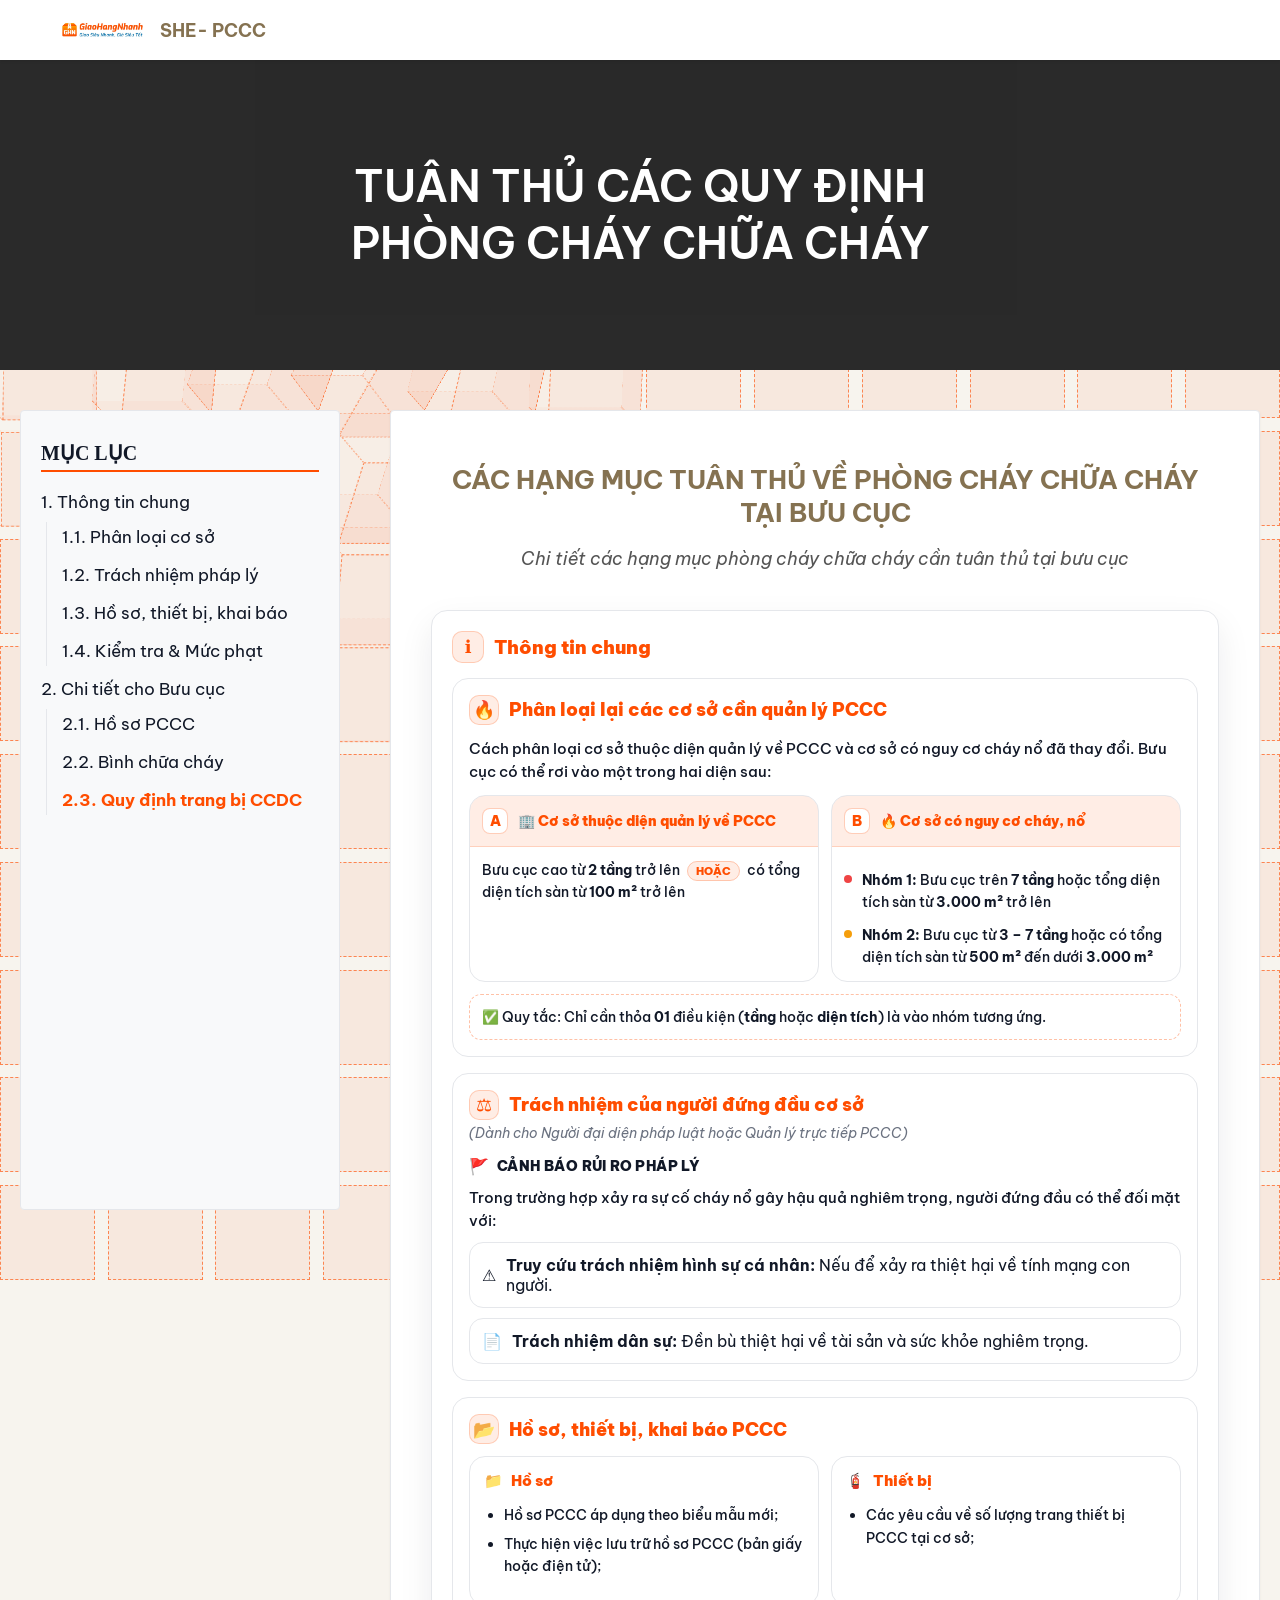
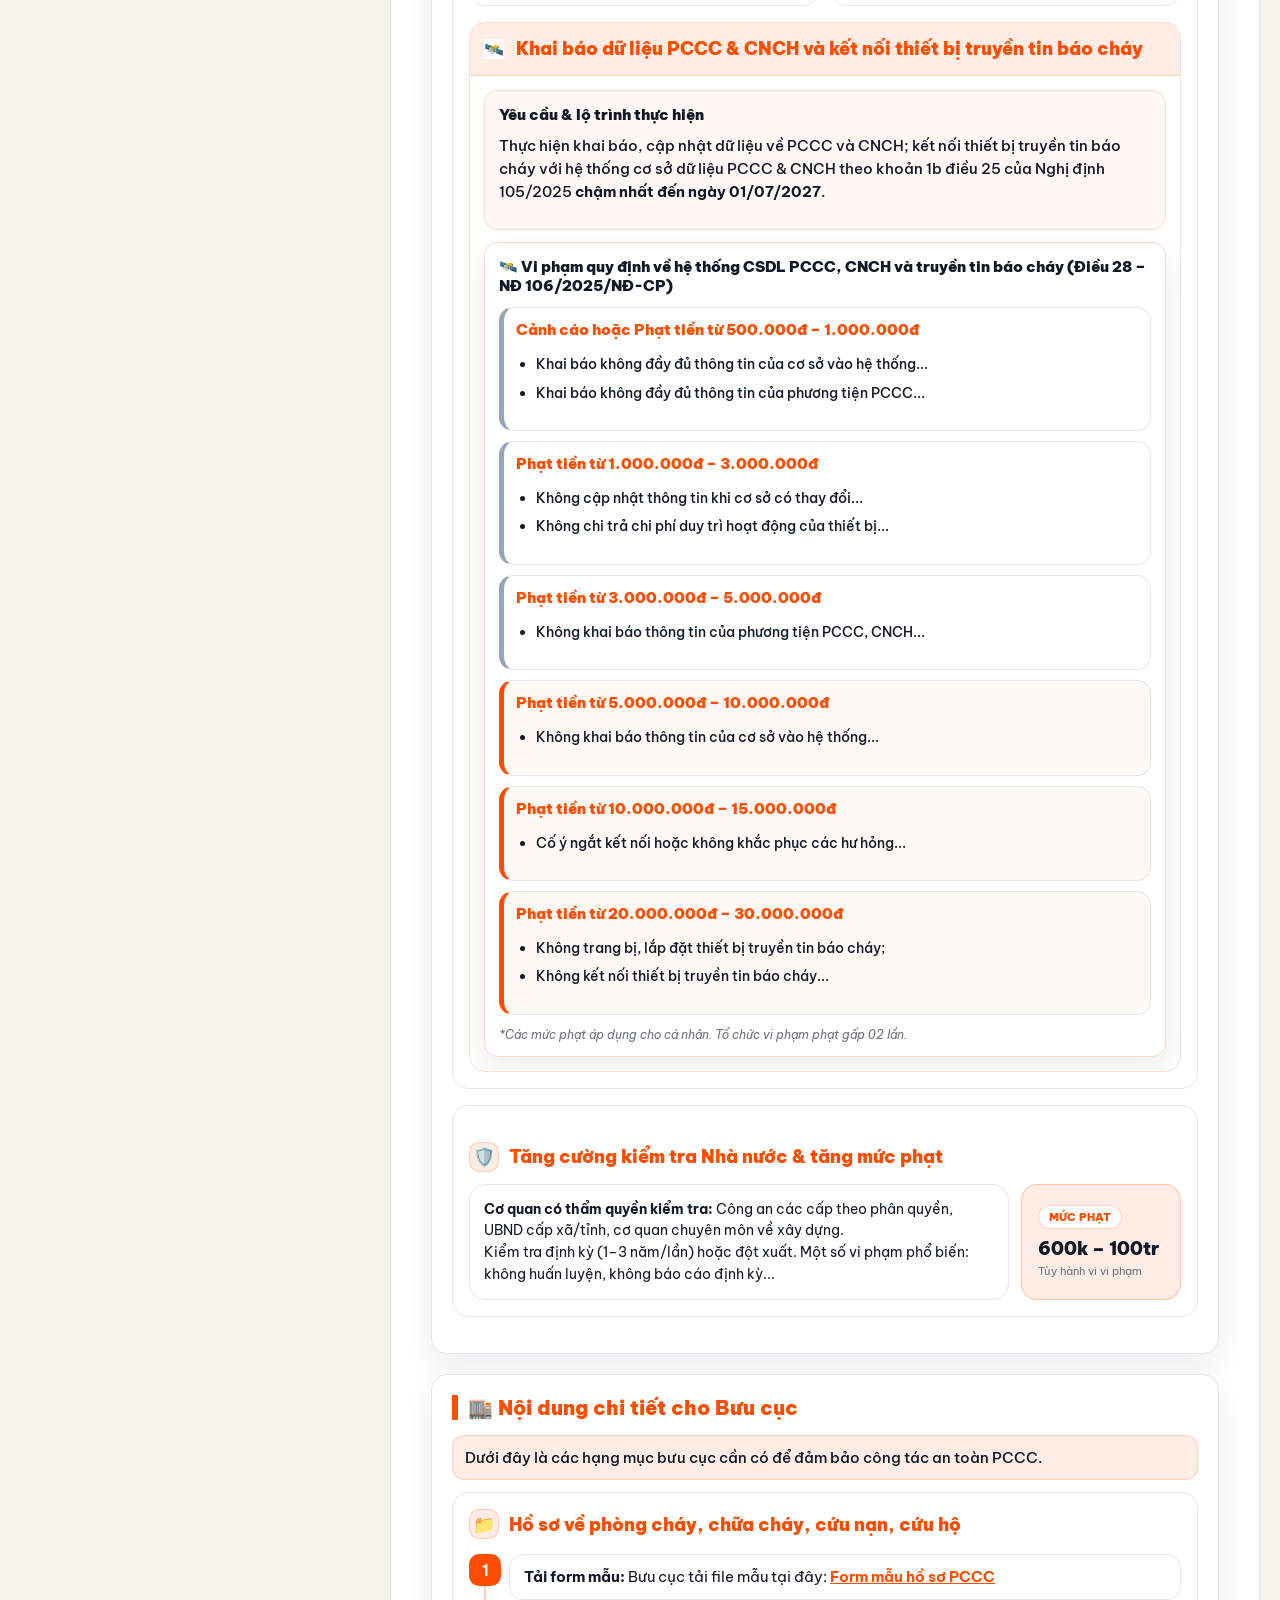
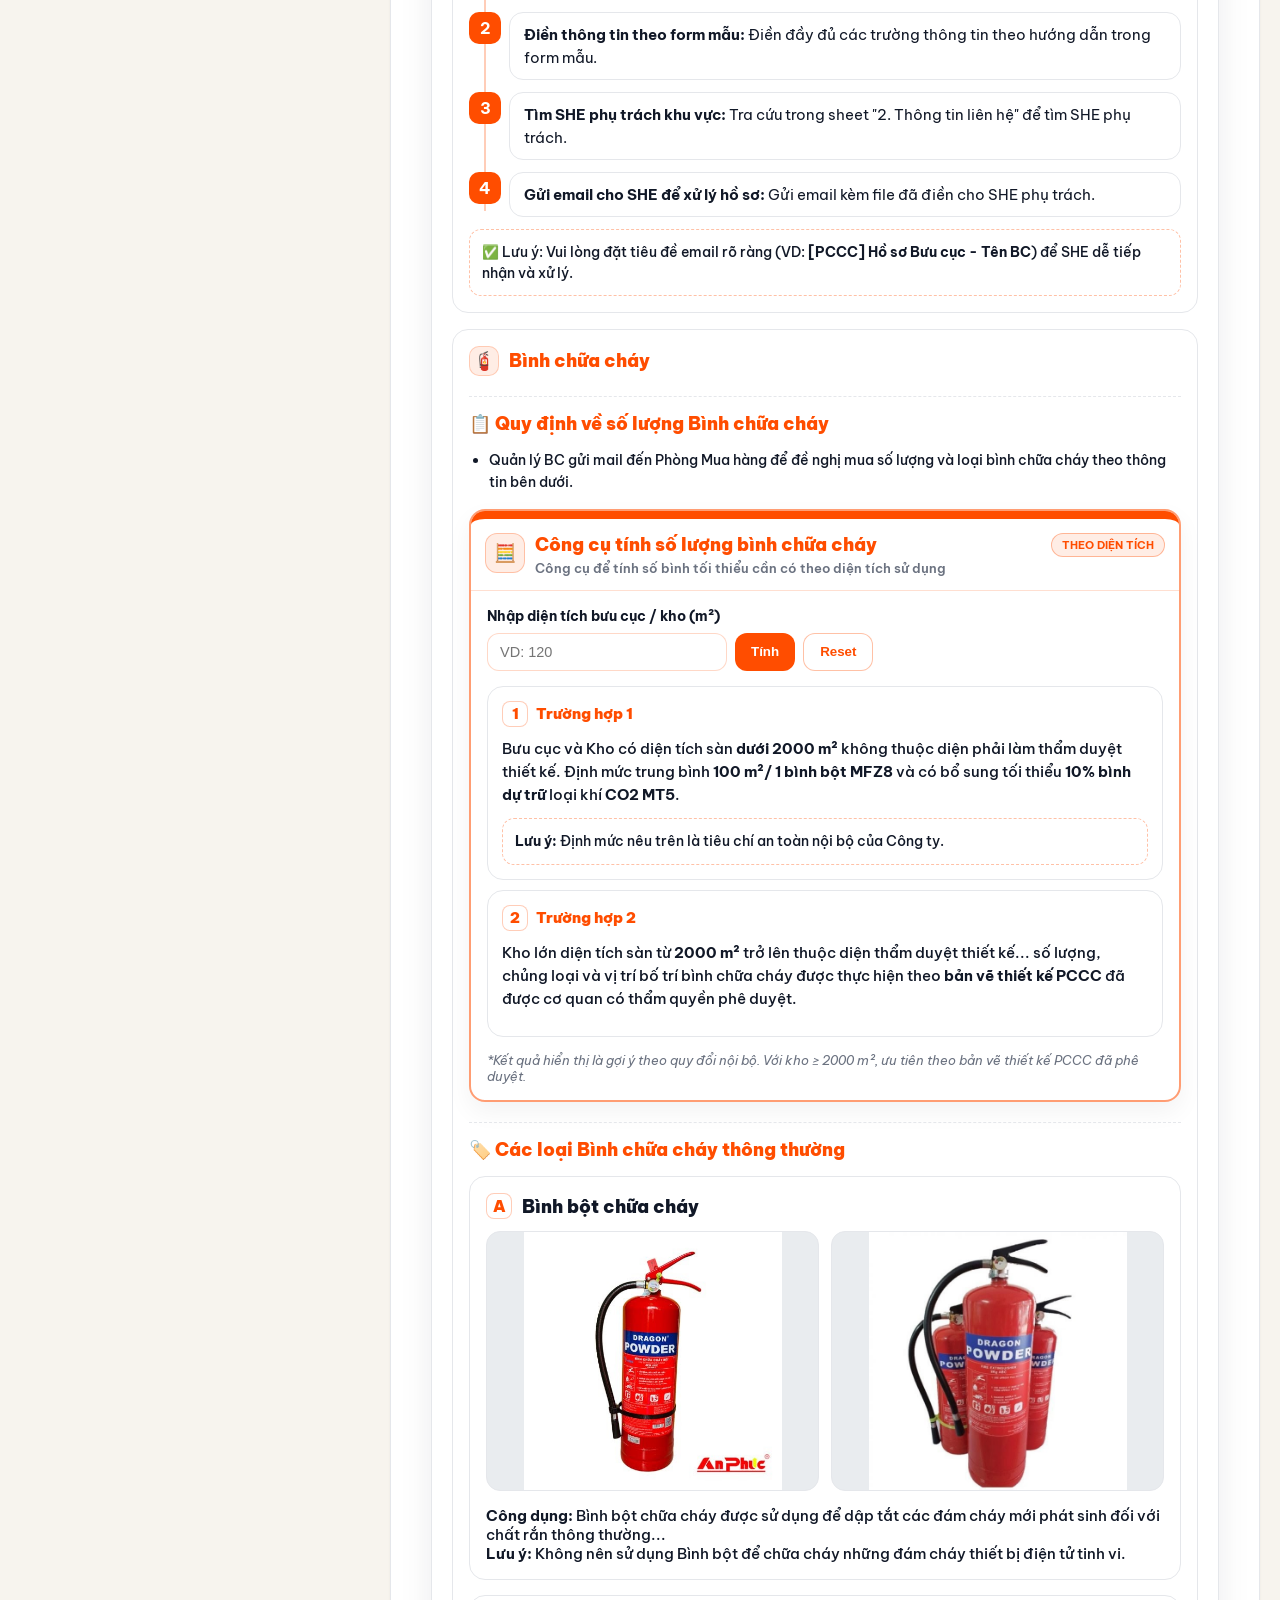
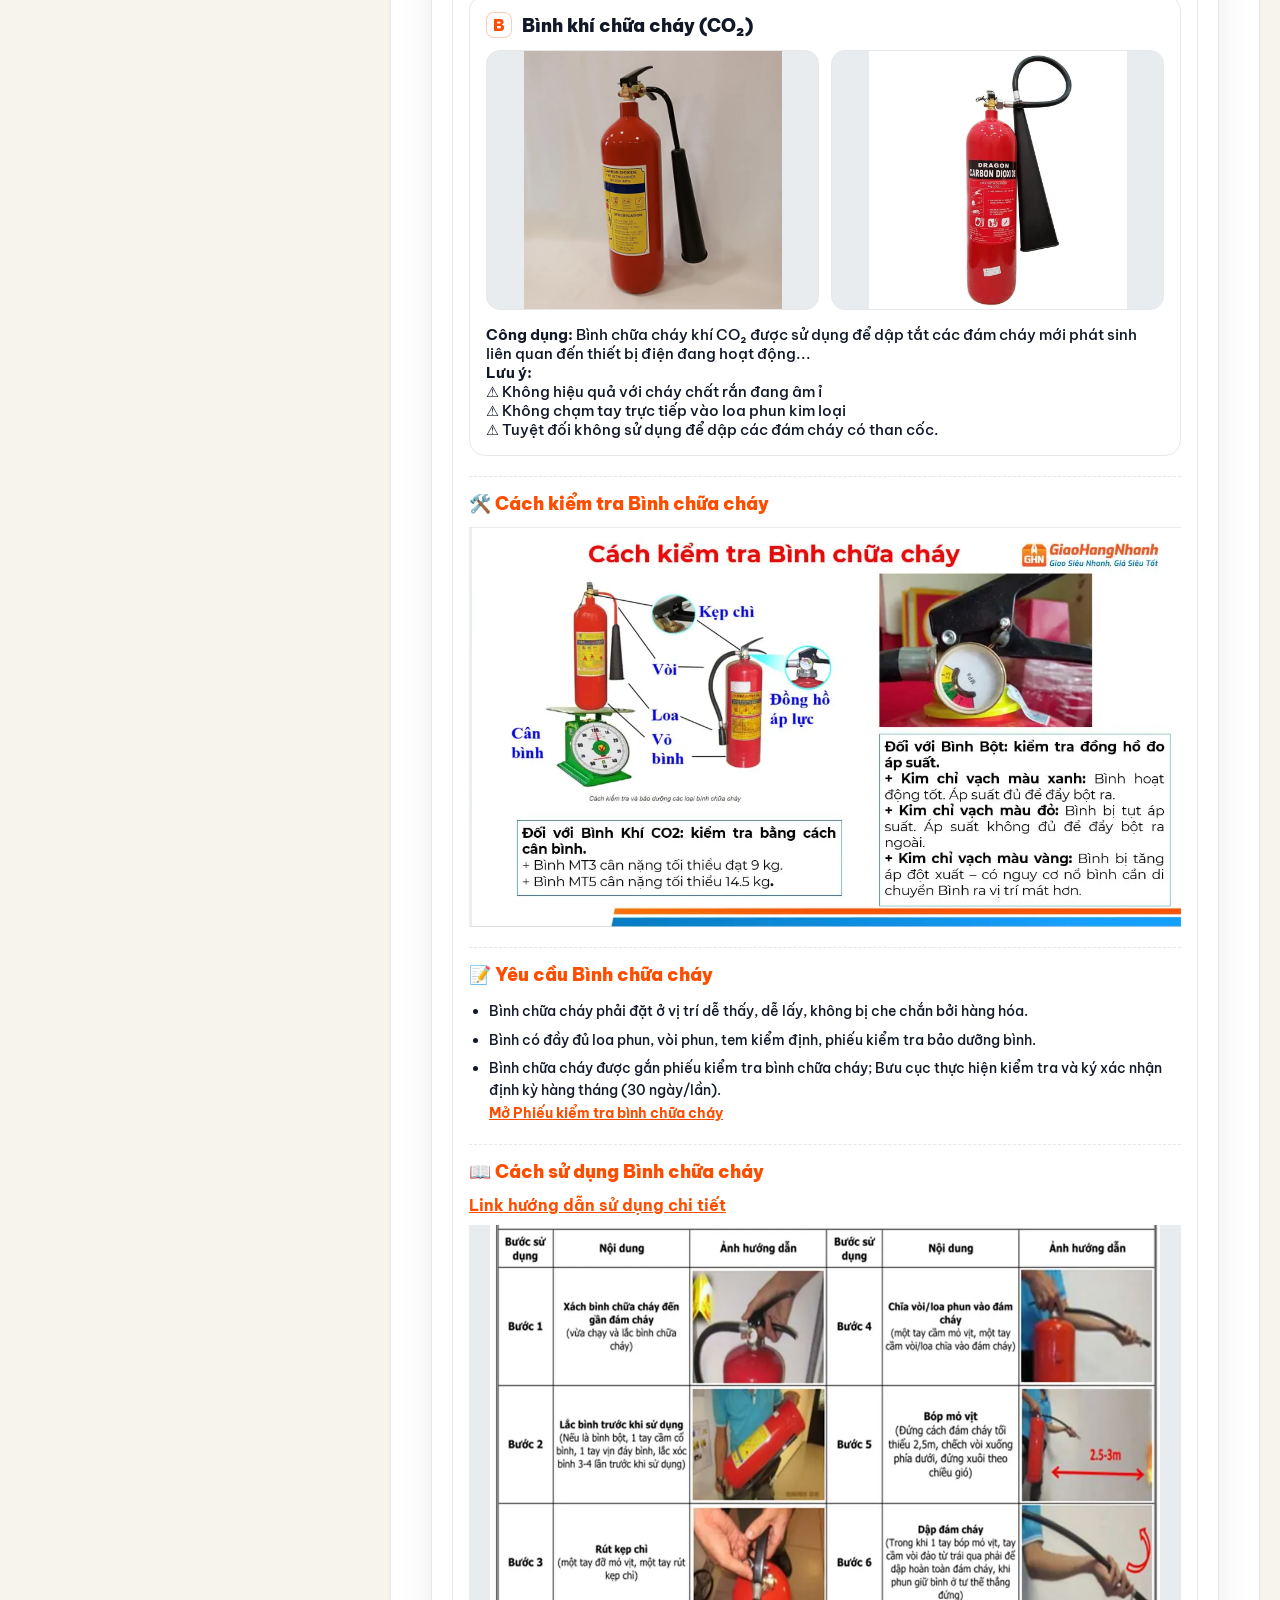
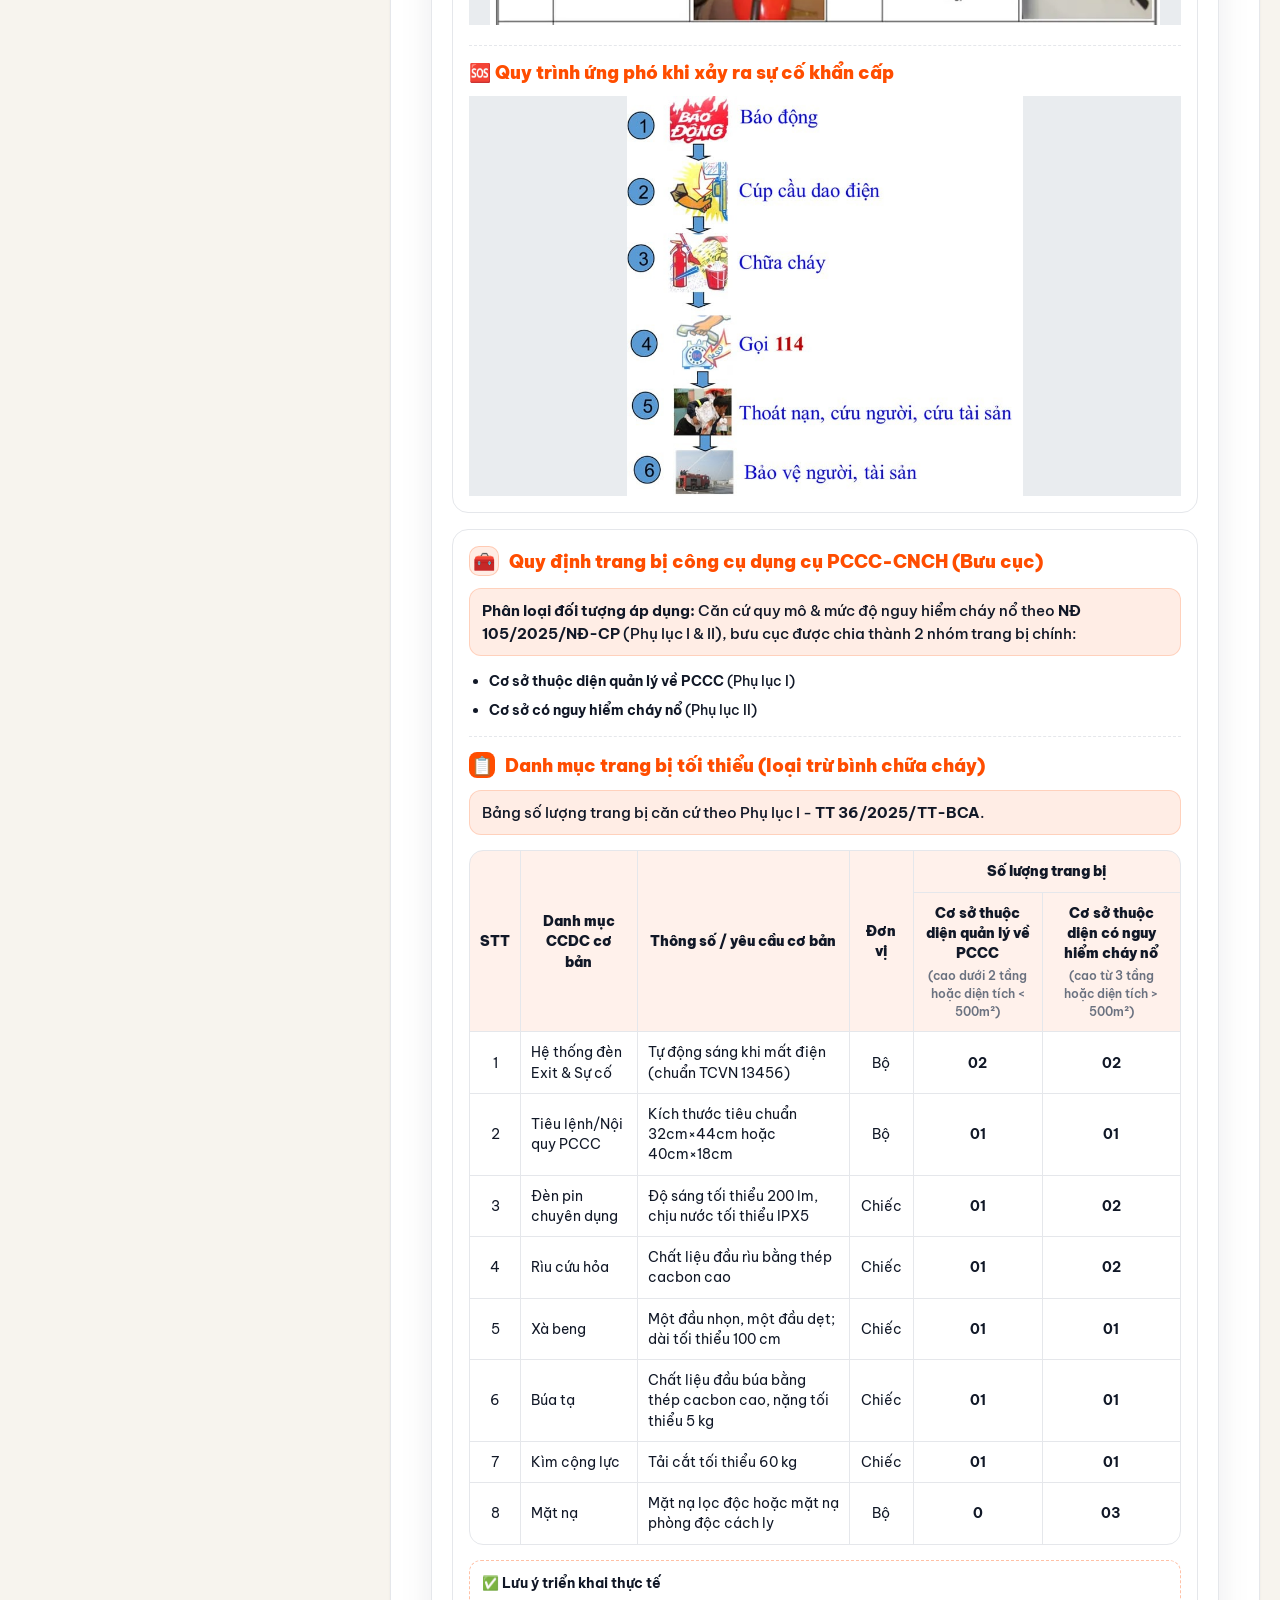
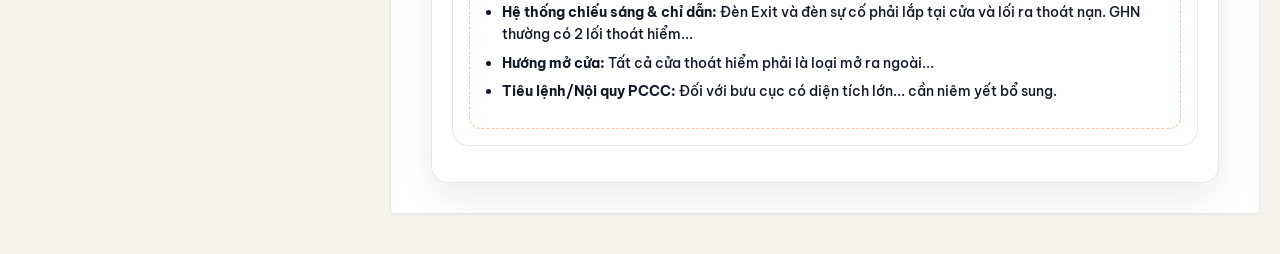
==== index.html @ 0adeb096 "Add files via upload" ====
<!DOCTYPE html>
<html lang="vi">
<head>
    <meta charset="UTF-8">
    <meta name="viewport" content="width=device-width, initial-scale=1.0">
    <title>SHE- PCCC</title>
    <link rel="preconnect" href="https://fonts.googleapis.com">
    <link rel="preconnect" href="https://fonts.gstatic.com" crossorigin>
    <link href="https://fonts.googleapis.com/css2?family=Be+Vietnam+Pro:wght@400;500;600;700;800;900&display=swap" rel="stylesheet">
    
    <script src="https://cdnjs.cloudflare.com/ajax/libs/gsap/3.12.2/gsap.min.js"></script>
    <link rel="stylesheet" href="style.css">
</head>
<body>
    <div id="cubes-bg"></div>
    
    <header class="site-header">
        <div class="header-container">
            <a href="#" class="logo-link">
                <img src="images/logo.jpg" alt="Logo" class="site-logo">
                <span class="site-title">SHE- PCCC</span>
            </a>
        </div>
    </header>

    <section class="hero-section" style="background-image: url('');">
        <div class="hero-overlay"></div>
        <div class="hero-content">
            <h1>TUÂN THỦ CÁC QUY ĐỊNH<br>PHÒNG CHÁY CHỮA CHÁY</h1>
        </div>
    </section>

    <div class="content-wrapper">
        
        <div class="doc-layout">
            
            <button id="mobile-menu-btn" class="mobile-menu-btn">☰ Mục lục</button>

            <aside class="sidebar" id="sidebar">
                <button id="close-menu-btn" class="close-menu-btn">×</button>
                
                <nav class="toc">
                    <div class="toc-title">MỤC LỤC</div>
                    <ul>
                        <li><a href="#thong-tin-chung">1. Thông tin chung</a>
                            <ul>
                                <li><a href="#phan-loai">1.1. Phân loại cơ sở</a></li>
                                <li><a href="#trach-nhiem">1.2. Trách nhiệm pháp lý</a></li>
                                <li><a href="#ho-so-thiet-bi">1.3. Hồ sơ, thiết bị, khai báo</a></li>
                                <li><a href="#kiem-tra-nha-nuoc">1.4. Kiểm tra & Mức phạt</a></li>
                            </ul>
                        </li>
                        <li><a href="#chi-tiet-buu-cuc">2. Chi tiết cho Bưu cục</a>
                            <ul>
                                <li><a href="#ho-so-pccc">2.1. Hồ sơ PCCC</a></li>
                                <li><a href="#binh-chua-chay">2.2. Bình chữa cháy</a></li>
                                <li><a href="#quy-dinh-ccdc">2.3. Quy định trang bị CCDC</a></li>
                            </ul>
                        </li>
                    </ul>
                </nav>
            </aside>

            <main class="main-content">
                <div class="section-heading">
                    <h2>CÁC HẠNG MỤC TUÂN THỦ VỀ PHÒNG CHÁY CHỮA CHÁY TẠI BƯU CỤC</h2>
                    <p class="subtitle">Chi tiết các hạng mục phòng cháy chữa cháy cần tuân thủ tại bưu cục</p>
                </div>

                <div id="thong-tin-chung" class="widget-block">
                    <div class="topHead">
                        <span class="topIco">ℹ️</span>
                        <div class="topText">Thông tin chung</div>
                    </div>

                    <div id="phan-loai" class="subBlock">
                        <div class="subTitle"><span class="subIco">🔥</span> Phân loại lại các cơ sở cần quản lý PCCC</div>
                        <div class="desc">Cách phân loại cơ sở thuộc diện quản lý về PCCC và cơ sở có nguy cơ cháy nổ đã thay đổi. Bưu cục có thể rơi vào một trong hai diện sau:</div>
                        <div class="grid2">
                            <div class="card">
                                <div class="cardTitle"><span class="badge">A</span> 🏢 Cơ sở thuộc diện quản lý về PCCC</div>
                                <div class="cardBody">Bưu cục cao từ <b>2 tầng</b> trở lên <span class="pill">HOẶC</span> có tổng diện tích sàn từ <b>100 m²</b> trở lên</div>
                            </div>
                            <div class="card">
                                <div class="cardTitle"><span class="badge">B</span> 🔥 Cơ sở có nguy cơ cháy, nổ</div>
                                <div class="cardBody">
                                    <div class="row-item"><span class="dot red"></span><div><b>Nhóm 1:</b> Bưu cục trên <b>7 tầng</b> hoặc tổng diện tích sàn từ <b>3.000 m²</b> trở lên</div></div>
                                    <div class="row-item"><span class="dot amber"></span><div><b>Nhóm 2:</b> Bưu cục từ <b>3 – 7 tầng</b> hoặc có tổng diện tích sàn từ <b>500 m²</b> đến dưới <b>3.000 m²</b></div></div>
                                </div>
                            </div>
                        </div>
                        <div class="note">✅ Quy tắc: Chỉ cần thỏa <b>01</b> điều kiện (<b>tầng</b> hoặc <b>diện tích</b>) là vào nhóm tương ứng.</div>
                    </div>

                    <div id="trach-nhiem" class="subBlock">
                        <div class="subTitle"><span class="subIco">⚖️</span> Trách nhiệm của người đứng đầu cơ sở</div>
                        <div class="sub-italic">(Dành cho Người đại diện pháp luật hoặc Quản lý trực tiếp PCCC)</div>
                        <div class="flag"><span class="flagIco">🚩</span><span class="flagText">CẢNH BÁO RỦI RO PHÁP LÝ</span></div>
                        <div class="desc" style="margin-bottom:10px">Trong trường hợp xảy ra sự cố cháy nổ gây hậu quả nghiêm trọng, người đứng đầu có thể đối mặt với:</div>
                        <ul class="list-ul">
                            <li class="list-item"><span class="bullet">⚠️</span><div class="itemText"><b>Truy cứu trách nhiệm hình sự cá nhân:</b> Nếu để xảy ra thiệt hại về tính mạng con người.</div></li>
                            <li class="list-item"><span class="bullet">📄</span><div class="itemText"><b>Trách nhiệm dân sự:</b> Đền bù thiệt hại về tài sản và sức khỏe nghiêm trọng.</div></li>
                        </ul>
                    </div>

                    <div id="ho-so-thiet-bi" class="subBlock">
                        <div class="subTitle"><span class="subIco">📂</span> Hồ sơ, thiết bị, khai báo PCCC</div>
                        <div class="grid2">
                            <div class="card-outline">
                                <div class="card-outline-head"><span class="subIco">📁</span> Hồ sơ</div>
                                <ul class="basic-list">
                                    <li>Hồ sơ PCCC áp dụng theo biểu mẫu mới;</li>
                                    <li>Thực hiện việc lưu trữ hồ sơ PCCC (bản giấy hoặc điện tử);</li>
                                </ul>
                            </div>
                            <div class="card-outline">
                                <div class="card-outline-head"><span class="subIco">🧯</span> Thiết bị</div>
                                <ul class="basic-list">
                                    <li>Các yêu cầu về số lượng trang thiết bị PCCC tại cơ sở;</li>
                                </ul>
                            </div>
                        </div>

                        <div class="addBlock">
                            <div class="addHead">
                                <span class="subIco" style="background:#fff">🛰️</span>
                                <div class="addTitle">Khai báo dữ liệu PCCC & CNCH và kết nối thiết bị truyền tin báo cháy</div>
                            </div>
                            <div class="addBody">
                                <div class="addCard soft">
                                    <div class="addCardTitle">Yêu cầu & lộ trình thực hiện</div>
                                    <div class="desc">Thực hiện khai báo, cập nhật dữ liệu về PCCC và CNCH; kết nối thiết bị truyền tin báo cháy với hệ thống cơ sở dữ liệu PCCC & CNCH theo khoản 1b điều 25 của Nghị định 105/2025 <b>chậm nhất đến ngày 01/07/2027</b>.</div>
                                </div>
                                <div class="addCard warn">
                                    <div class="addCardTitle">🛰️ Vi phạm quy định về hệ thống CSDL PCCC, CNCH và truyền tin báo cháy (Điều 28 – NĐ 106/2025/NĐ-CP)</div>
                                    <div class="fine-grid">
                                        <div class="fine-item lv1">
                                            <div class="fine-money">Cảnh cáo hoặc Phạt tiền từ 500.000đ – 1.000.000đ</div>
                                            <ul class="basic-list">
                                                <li>Khai báo không đầy đủ thông tin của cơ sở vào hệ thống...</li>
                                                <li>Khai báo không đầy đủ thông tin của phương tiện PCCC...</li>
                                            </ul>
                                        </div>
                                        <div class="fine-item lv1">
                                            <div class="fine-money">Phạt tiền từ 1.000.000đ – 3.000.000đ</div>
                                            <ul class="basic-list">
                                                <li>Không cập nhật thông tin khi cơ sở có thay đổi...</li>
                                                <li>Không chi trả chi phí duy trì hoạt động của thiết bị...</li>
                                            </ul>
                                        </div>
                                        <div class="fine-item lv1">
                                            <div class="fine-money">Phạt tiền từ 3.000.000đ – 5.000.000đ</div>
                                            <ul class="basic-list"><li>Không khai báo thông tin của phương tiện PCCC, CNCH...</li></ul>
                                        </div>
                                        <div class="fine-item lv2">
                                            <div class="fine-money">Phạt tiền từ 5.000.000đ – 10.000.000đ</div>
                                            <ul class="basic-list"><li>Không khai báo thông tin của cơ sở vào hệ thống...</li></ul>
                                        </div>
                                        <div class="fine-item lv2">
                                            <div class="fine-money">Phạt tiền từ 10.000.000đ – 15.000.000đ</div>
                                            <ul class="basic-list"><li>Cố ý ngắt kết nối hoặc không khắc phục các hư hỏng...</li></ul>
                                        </div>
                                        <div class="fine-item lv2">
                                            <div class="fine-money">Phạt tiền từ 20.000.000đ – 30.000.000đ</div>
                                            <ul class="basic-list">
                                                <li>Không trang bị, lắp đặt thiết bị truyền tin báo cháy;</li>
                                                <li>Không kết nối thiết bị truyền tin báo cháy...</li>
                                            </ul>
                                        </div>
                                    </div>
                                    <div class="fine-note">*Các mức phạt áp dụng cho cá nhân. Tổ chức vi phạm phạt gấp 02 lần.</div>
                                </div>
                            </div>
                        </div>
                    </div>

                    <div id="kiem-tra-nha-nuoc" class="subBlock">
                        <div class="subTitle" style="margin-top:20px"><span class="subIco">🛡️</span> Tăng cường kiểm tra Nhà nước & tăng mức phạt</div>
                        <div class="banner-box">
                            <div class="banner-left">
                                <b>Cơ quan có thẩm quyền kiểm tra:</b> Công an các cấp theo phân quyền, UBND cấp xã/tỉnh, cơ quan chuyên môn về xây dựng.<br>
                                Kiểm tra định kỳ (1–3 năm/lần) hoặc đột xuất. Một số vi phạm phổ biến: không huấn luyện, không báo cáo định kỳ...
                            </div>
                            <div class="banner-right">
                                <div class="pill-banner">Mức phạt</div>
                                <div class="money-banner">600k – 100tr</div>
                                <div class="mini-banner">Tùy hành vi vi phạm</div>
                            </div>
                        </div>
                    </div>
                </div>

                <div id="chi-tiet-buu-cuc" class="widget-block" style="margin-top: 20px;">
                    <div class="topHead">
                        <div class="topText" style="border-left: 6px solid var(--brand); padding-left: 10px; font-size: 20px;">🏬 Nội dung chi tiết cho Bưu cục</div>
                    </div>
                    <div class="desc highlight-desc">Dưới đây là các hạng mục bưu cục cần có để đảm bảo công tác an toàn PCCC.</div>

                    <div id="ho-so-pccc" class="subBlock">
                        <div class="subTitle"><span class="subIco">📁</span> Hồ sơ về phòng cháy, chữa cháy, cứu nạn, cứu hộ</div>
                        <div class="timeline">
                            <div class="tl-item"><div class="tl-no">1</div><div class="tl-card"><b>Tải form mẫu:</b> Bưu cục tải file mẫu tại đây: <a href="https://docs.google.com/spreadsheets/d/1iCsPECHiyPhwfc1eXWczxQeULQcbE9MlU59XJo5ylF8" class="inline-link" target="_blank">Form mẫu hồ sơ PCCC</a></div></div>
                            <div class="tl-item"><div class="tl-no">2</div><div class="tl-card"><b>Điền thông tin theo form mẫu:</b> Điền đầy đủ các trường thông tin theo hướng dẫn trong form mẫu.</div></div>
                            <div class="tl-item"><div class="tl-no">3</div><div class="tl-card"><b>Tìm SHE phụ trách khu vực:</b> Tra cứu trong sheet "2. Thông tin liên hệ" để tìm SHE phụ trách.</div></div>
                            <div class="tl-item"><div class="tl-no">4</div><div class="tl-card"><b>Gửi email cho SHE để xử lý hồ sơ:</b> Gửi email kèm file đã điền cho SHE phụ trách.</div></div>
                        </div>
                        <div class="note">✅ Lưu ý: Vui lòng đặt tiêu đề email rõ ràng (VD: <b>[PCCC] Hồ sơ Bưu cục - Tên BC</b>) để SHE dễ tiếp nhận và xử lý.</div>
                    </div>

                    <div id="binh-chua-chay" class="subBlock">
                        <div class="subTitle"><span class="subIco">🧯</span> Bình chữa cháy</div>
                        
                        <div class="inner-section">
                            <div class="subTitle">📋 Quy định về số lượng Bình chữa cháy</div>
                            <ul class="basic-list"><li>Quản lý BC gửi mail đến Phòng Mua hàng để đề nghị mua số lượng và loại bình chữa cháy theo thông tin bên dưới.</li></ul>
                            <div class="toolCard" data-tool="v2">
                                <div class="toolHead">
                                    <span class="toolIco">🧮</span>
                                    <div class="toolHeadText">
                                        <div class="toolTitle">Công cụ tính số lượng bình chữa cháy</div>
                                        <div class="toolSub">Công cụ để tính số bình tối thiểu cần có theo diện tích sử dụng</div>
                                    </div>
                                    <span class="toolTag">THEO DIỆN TÍCH</span>
                                </div>
                                <div class="toolBody">
                                    <label class="toolLabel">Nhập diện tích bưu cục / kho (m²)</label>
                                    <div class="toolRow">
                                        <input class="toolArea" type="number" min="0" step="1" placeholder="VD: 120" />
                                        <button class="toolCalc" type="button">Tính</button>
                                        <button class="toolReset" type="button">Reset</button>
                                    </div>
                                    <div class="toolResult" style="display:none;"></div>
                                    
                                    <div class="toolCases">
                                        <div class="card-outline">
                                            <div class="card-outline-head"><span class="badge">1</span> Trường hợp 1</div>
                                            <div class="desc">Bưu cục và Kho có diện tích sàn <b>dưới 2000 m²</b> không thuộc diện phải làm thẩm duyệt thiết kế. Định mức trung bình <b>100 m²/ 1 bình bột MFZ8</b> và có bổ sung tối thiểu <b>10% bình dự trữ</b> loại khí <b>CO2 MT5</b>.</div>
                                            <div class="note"><b>Lưu ý:</b> Định mức nêu trên là tiêu chí an toàn nội bộ của Công ty.</div>
                                        </div>
                                        <div class="card-outline">
                                            <div class="card-outline-head"><span class="badge">2</span> Trường hợp 2</div>
                                            <div class="desc">Kho lớn diện tích sàn từ <b>2000 m²</b> trở lên thuộc diện thẩm duyệt thiết kế... số lượng, chủng loại và vị trí bố trí bình chữa cháy được thực hiện theo <b>bản vẽ thiết kế PCCC</b> đã được cơ quan có thẩm quyền phê duyệt.</div>
                                        </div>
                                    </div>
                                    <div class="toolHint">*Kết quả hiển thị là gợi ý theo quy đổi nội bộ. Với kho ≥ 2000 m², ưu tiên theo bản vẽ thiết kế PCCC đã phê duyệt.</div>
                                </div>
                            </div>
                        </div> 

                        <div class="inner-section">
                            <div class="subTitle">🏷️ Các loại Bình chữa cháy thông thường</div>
                            <div class="typeCard">
                                <div class="typeHead"><span class="badge">A</span> <div class="typeName">Bình bột chữa cháy</div></div>
                                <div class="grid2">
                                    <div class="typeItem custom-viewer" data-img-src="images/ABC_4kg.jpg">
                                        <div class="viewer-controls"><button class="btn-zoom-in">+</button><button class="btn-zoom-out">-</button><button class="btn-pop-out">↗</button></div>
                                        <div class="img-container"><img src="images/ABC_4kg.jpg" alt="Bình bột 4kg"></div>
                                        <div class="typeCap">Bình bột ABC loại 4 kg (MFZ4)</div>
                                    </div>
                                    <div class="typeItem custom-viewer" data-img-src="images/ABC_8kg.jpg">
                                        <div class="viewer-controls"><button class="btn-zoom-in">+</button><button class="btn-zoom-out">-</button><button class="btn-pop-out">↗</button></div>
                                        <div class="img-container"><img src="images/ABC_8kg.jpg" alt="Bình bột 8kg"></div>
                                        <div class="typeCap">Bình bột ABC loại 8 kg (MFZ8)</div>
                                    </div>
                                </div>
                                <div class="typeText">
                                    <div><b>Công dụng:</b> Bình bột chữa cháy được sử dụng để dập tắt các đám cháy mới phát sinh đối với chất rắn thông thường...</div>
                                    <div class="typeWarn"><b>Lưu ý:</b> Không nên sử dụng Bình bột để chữa cháy những đám cháy thiết bị điện tử tinh vi.</div>
                                </div>
                            </div>
                            <div class="typeCard">
                                <div class="typeHead"><span class="badge">B</span> <div class="typeName">Bình khí chữa cháy (CO₂)</div></div>
                                <div class="grid2">
                                    <div class="typeItem custom-viewer" data-img-src="images/Co2_3kg.webp">
                                        <div class="viewer-controls"><button class="btn-zoom-in">+</button><button class="btn-zoom-out">-</button><button class="btn-pop-out">↗</button></div>
                                        <div class="img-container"><img src="images/Co2_3kg.webp" alt="Bình CO2 3kg"></div>
                                        <div class="typeCap">Bình khí CO2 loại 3 kg (MT3)</div>
                                    </div>
                                    <div class="typeItem custom-viewer" data-img-src="images/CO2_5kg.webp">
                                        <div class="viewer-controls"><button class="btn-zoom-in">+</button><button class="btn-zoom-out">-</button><button class="btn-pop-out">↗</button></div>
                                        <div class="img-container"><img src="images/CO2_5kg.webp" alt="Bình CO2 5kg"></div>
                                        <div class="typeCap">Bình khí CO2 loại 5 kg (MT5)</div>
                                    </div>
                                </div>
                                <div class="typeText">
                                    <div><b>Công dụng:</b> Bình chữa cháy khí CO₂ được sử dụng để dập tắt các đám cháy mới phát sinh liên quan đến thiết bị điện đang hoạt động...</div>
                                    <div class="typeWarn"><b>Lưu ý:</b><br>⚠️ Không hiệu quả với cháy chất rắn đang âm ỉ<br>⚠️ Không chạm tay trực tiếp vào loa phun kim loại<br>⚠️ Tuyệt đối không sử dụng để dập các đám cháy có than cốc.</div>
                                </div>
                            </div>
                        </div>

                        <div class="inner-section">
                            <div class="subTitle">🛠️ Cách kiểm tra Bình chữa cháy</div>
                            <div class="custom-viewer" style="height: 400px;" data-img-src="images/guide_check.webp">
                                <div class="viewer-controls"><button class="btn-zoom-in">+</button><button class="btn-zoom-out">-</button><button class="btn-pop-out">↗</button></div>
                                <div class="img-container"><img src="images/guide_check.webp" alt="Video/Hình ảnh hướng dẫn kiểm tra"><span>[Chèn ảnh/video Cách kiểm tra]</span></div>
                            </div>
                        </div>

                        <div class="inner-section">
                            <div class="subTitle">📝 Yêu cầu Bình chữa cháy</div>
                            <ul class="basic-list">
                                <li>Bình chữa cháy phải đặt ở vị trí dễ thấy, dễ lấy, không bị che chắn bởi hàng hóa.</li>
                                <li>Bình có đầy đủ loa phun, vòi phun, tem kiểm định, phiếu kiểm tra bảo dưỡng bình.</li>
                                <li>Bình chữa cháy được gắn phiếu kiểm tra bình chữa cháy; Bưu cục thực hiện kiểm tra và ký xác nhận định kỳ hàng tháng (30 ngày/lần).<br>
                                <a href="https://drive.google.com/file/d/19lIQtsj6nYCKDCRk2_mqTWVhAuc-ytFf/view" target="_blank" class="inline-link">Mở Phiếu kiểm tra bình chữa cháy</a>
                                </li>
                            </ul>
                        </div>

                        <div class="inner-section">
                            <div class="subTitle">📖 Cách sử dụng Bình chữa cháy</div>
                            <a href="https://www.youtube.com/watch?v=8UApnu87Ig0" target="_blank" class="inline-link" style="margin-bottom: 10px; display: inline-block;">Link hướng dẫn sử dụng chi tiết</a>
                            <div class="custom-viewer" style="height: 400px;" data-img-src="images/guide_use.webp">
                                <div class="viewer-controls"><button class="btn-zoom-in">+</button><button class="btn-zoom-out">-</button><button class="btn-pop-out">↗</button></div>
                                <div class="img-container"><img src="images/guide_use.webp" alt="Video/Hình ảnh hướng dẫn sử dụng"><span>[Chèn ảnh/video Cách sử dụng]</span></div>
                            </div>
                        </div>

                        <div class="inner-section">
                            <div class="subTitle">🆘 Quy trình ứng phó khi xảy ra sự cố khẩn cấp</div>
                            <div class="custom-viewer" style="height: 400px;" data-img-src="images/Quy_trinh_ung_pho.jpg">
                                <div class="viewer-controls"><button class="btn-zoom-in">+</button><button class="btn-zoom-out">-</button><button class="btn-pop-out">↗</button></div>
                                <div class="img-container"><img src="images/Quy_trinh_ung_pho.jpg" alt="Quy trình ứng phó"><span>[Chèn ảnh/video Quy trình ứng phó]</span></div>
                            </div>
                        </div>
                    </div>

                    <div id="quy-dinh-ccdc" class="subBlock">
                        <div class="subTitle"><span class="subIco">🧰</span> Quy định trang bị công cụ dụng cụ PCCC-CNCH (Bưu cục)</div>
                        <div class="desc highlight-desc">
                            <b>Phân loại đối tượng áp dụng:</b> Căn cứ quy mô & mức độ nguy hiểm cháy nổ theo <b>NĐ 105/2025/NĐ-CP</b> (Phụ lục I & II), bưu cục được chia thành 2 nhóm trang bị chính:
                        </div>
                        <ul class="basic-list">
                            <li><b>Cơ sở thuộc diện quản lý về PCCC</b> (Phụ lục I)</li>
                            <li><b>Cơ sở có nguy hiểm cháy nổ</b> (Phụ lục II)</li>
                        </ul>

                        <div class="inner-section" style="margin-top: 15px;">
                            <div class="subTitle"><span class="badge" style="background:var(--brand); color:#fff;">📋</span> Danh mục trang bị tối thiểu (loại trừ bình chữa cháy)</div>
                            <div class="desc highlight-desc" style="margin-bottom:10px">Bảng số lượng trang bị căn cứ theo Phụ lục I - <b>TT 36/2025/TT-BCA</b>.</div>
                            
                            <div class="table-wrap">
                                <table class="data-table">
                                    <thead>
                                        <tr>
                                            <th rowspan="2" style="width:50px; text-align:center;">STT</th>
                                            <th rowspan="2">Danh mục CCDC cơ bản</th>
                                            <th rowspan="2">Thông số / yêu cầu cơ bản</th>
                                            <th rowspan="2" style="text-align:center;">Đơn vị</th>
                                            <th colspan="2" style="text-align:center;">Số lượng trang bị</th>
                                        </tr>
                                        <tr>
                                            <th>Cơ sở thuộc diện quản lý về PCCC<br><span class="th-sub">(cao dưới 2 tầng hoặc diện tích < 500m²)</span></th>
                                            <th>Cơ sở thuộc diện có nguy hiểm cháy nổ<br><span class="th-sub">(cao từ 3 tầng hoặc diện tích > 500m²)</span></th>
                                        </tr>
                                    </thead>
                                    <tbody>
                                        <tr><td class="center">1</td><td>Hệ thống đèn Exit & Sự cố</td><td>Tự động sáng khi mất điện (chuẩn TCVN 13456)</td><td class="center">Bộ</td><td class="center"><b>02</b></td><td class="center"><b>02</b></td></tr>
                                        <tr><td class="center">2</td><td>Tiêu lệnh/Nội quy PCCC</td><td>Kích thước tiêu chuẩn 32cm×44cm hoặc 40cm×18cm</td><td class="center">Bộ</td><td class="center"><b>01</b></td><td class="center"><b>01</b></td></tr>
                                        <tr><td class="center">3</td><td>Đèn pin chuyên dụng</td><td>Độ sáng tối thiểu 200 lm, chịu nước tối thiểu IPX5</td><td class="center">Chiếc</td><td class="center"><b>01</b></td><td class="center"><b>02</b></td></tr>
                                        <tr><td class="center">4</td><td>Rìu cứu hỏa</td><td>Chất liệu đầu rìu bằng thép cacbon cao</td><td class="center">Chiếc</td><td class="center"><b>01</b></td><td class="center"><b>02</b></td></tr>
                                        <tr><td class="center">5</td><td>Xà beng</td><td>Một đầu nhọn, một đầu dẹt; dài tối thiểu 100 cm</td><td class="center">Chiếc</td><td class="center"><b>01</b></td><td class="center"><b>01</b></td></tr>
                                        <tr><td class="center">6</td><td>Búa tạ</td><td>Chất liệu đầu búa bằng thép cacbon cao, nặng tối thiểu 5 kg</td><td class="center">Chiếc</td><td class="center"><b>01</b></td><td class="center"><b>01</b></td></tr>
                                        <tr><td class="center">7</td><td>Kìm cộng lực</td><td>Tải cắt tối thiểu 60 kg</td><td class="center">Chiếc</td><td class="center"><b>01</b></td><td class="center"><b>01</b></td></tr>
                                        <tr><td class="center">8</td><td>Mặt nạ</td><td>Mặt nạ lọc độc hoặc mặt nạ phòng độc cách ly</td><td class="center">Bộ</td><td class="center"><b>0</b></td><td class="center"><b>03</b></td></tr>
                                    </tbody>
                                </table>
                            </div>

                            <div class="note" style="margin-top:15px;">
                                ✅ <b>Lưu ý triển khai thực tế</b>
                                <ul class="basic-list" style="margin-top:8px">
                                    <li><b>Hệ thống chiếu sáng & chỉ dẫn:</b> Đèn Exit và đèn sự cố phải lắp tại cửa và lối ra thoát nạn. GHN thường có 2 lối thoát hiểm...</li>
                                    <li><b>Hướng mở cửa:</b> Tất cả cửa thoát hiểm phải là loại mở ra ngoài...</li>
                                    <li><b>Tiêu lệnh/Nội quy PCCC:</b> Đối với bưu cục có diện tích lớn... cần niêm yết bổ sung.</li>
                                </ul>
                            </div>
                        </div>
                    </div>
                </div>
            </main>
            
        </div> </div> <script src="script.js"></script>
</body>
</html>
---- style.css ----
/* =========================================================
   1. RESET & LAYOUT TỔNG THỂ
   ========================================================= */
:root {
    --brand: #ff4d00;
    --brandSoft: rgba(255, 77, 0, 0.10);
    --border: #e5e7eb;
    --border-light: #e5e7eb;
    --text: #111827;
    --text-color: #111827;
    --muted: #6b7280;
    --danger: #ef4444;
    --shadow: 0 14px 34px rgba(17, 24, 39, 0.08);
    --content-bg: #ffffff;
}
html { scroll-behavior: smooth; }
body {
    margin: 0; padding: 0;
    font-family: 'Be Vietnam Pro', system-ui, sans-serif;
    background-color: #f7f4ee;
    color: var(--text);
}
* { box-sizing: border-box; }

/* HEADER & HERO */
.site-header { position: sticky; top: 0; background: #fff; box-shadow: 0 1px 3px rgba(0,0,0,0.1); z-index: 1000; }
.header-container { max-width: 1200px; margin: 0 auto; padding: 10px 20px; display: flex; align-items: center; }
.logo-link { display: flex; align-items: center; text-decoration: none; color: #857251; }
.site-logo { height: 40px; margin-right: 15px; background: #eee; min-width: 40px; }
.site-title { font-size: 18px; font-weight: 700; }

.hero-section { position: relative; height: 310px; background: #333; background-size: cover; background-position: center; display: flex; align-items: center; justify-content: center; text-align: center; }
.hero-overlay { position: absolute; inset: 0; background: rgba(33, 33, 33, 0.5); }
.hero-content { position: relative; z-index: 1; color: #fff; padding: 0 20px; }
.hero-content h1 { font-size: 44px; font-weight: 600; margin: 0; line-height: 1.3; }

/* =========================================================
   2. LAYOUT DOCUMENTATION (CĂN GIỮA & MOBILE MENU)
   ========================================================= */
.doc-layout {
    display: flex;
    max-width: 1400px; /* Độ rộng vàng chuẩn mực */
    margin: 10px auto; /* Căn giữa toàn bộ trên màn hình lớn */
    gap: 50px; /* Đẩy Sidebar và Main Content cách nhau đúng 40px */
    padding: 30px 20px; 
    
    position: relative;
}

.sidebar {
    width: 320px; 
    flex-shrink: 0;
    position: sticky;
    top: 80px; 
    height: calc(100vh - 100px); 
    background-color: #f8f9fa;
    
    /* ĐÃ SỬA: Khôi phục viền đều 4 cạnh và bo góc chuẩn */
    border: 1px solid var(--border-light); 
    border-radius: 4px;
    
    padding: 30px 20px;
    overflow-y: auto;
    z-index: 100;
    transition: transform 0.3s ease; 
    
}

/* Các nút điều khiển Mobile mặc định ẩn trên Desktop */
.mobile-menu-btn, .close-menu-btn { display: none; }

.toc-title { font-family: 'Times New Roman', serif; font-weight: bold; font-size: 20px; margin-bottom: 15px; border-bottom: 2px solid var(--brand); padding-bottom: 5px; color: var(--text-color); }
.toc ul { list-style: none; padding: 0; margin: 0; }
.toc ul li { margin-bottom: 8px; }
.toc ul ul { padding-left: 15px; margin-top: 5px; border-left: 1px solid var(--border-light); margin-left: 5px; }
.toc a { text-decoration: none; color: var(--text-color); font-size: 17px; display: block; padding: 4px 0; transition: all 0.2s ease; }
.toc a:hover, .toc a.active { color: var(--brand); font-weight: bold; }

.main-content {
    flex: 1;
    min-width: 0; 
    margin: 0; 
    padding: 30px 40px;
    background-color: var(--content-bg);
    border: 1px solid var(--border);
    border-radius: 4px;
    box-shadow: 0 1px 3px rgba(0,0,0,0.05);
}
.section-heading { text-align: center; margin-bottom: 40px; }
.section-heading h2 { color: #857251; font-size: 26px; font-weight: 700; margin-bottom: 10px; }
.subtitle { font-size: 18px; font-style: italic; color: #555; }

[id] { scroll-margin-top: 80px; } /* Để khi nhảy tới mục lục không bị Header che mất */

/* =========================================================
   Responsive Mobile: Kích hoạt Sidebar trượt & Nút nổi
   ========================================================= */
/* =========================================================
   Responsive Mobile: Tối ưu không gian, chống ép chữ
   ========================================================= */
/* =========================================================
   Responsive Mobile: Tràn 100% lề, Scale tỷ lệ ~80%
   ========================================================= */
@media (max-width: 900px) {
    /* 1. Ép bố cục tràn viền 100%, xóa mọi khoảng trắng 2 bên */
    .doc-layout { 
        padding: 0 !important; 
        margin: 0; 
        flex-direction: column; 
    }
    
    /* 2. Main content chiếm full màn hình, bỏ viền, bỏ bo góc */
    .main-content { 
        padding: 15px 10px; /* Đệm cực nhỏ chỉ 10px để chữ không dính sát mép ĐT */
        margin: 0;
        border: none; 
        border-radius: 0;
        box-shadow: none;
    }

    /* 3. "Scale 80%" các thành phần bên trong để không bị ép chữ */
    .widget-block { padding: 15px 10px; border-radius: 8px; border-left: none; border-right: none; }
    .subBlock { padding: 12px 10px; }
    .card, .card-outline, .typeCard { padding: 10px; }
    .grid2 { gap: 8px; } /* Giảm khoảng cách giữa 2 cột */

    /* 4. Thu nhỏ chữ xuống một chút để khít một dòng */
    .section-heading h2 { font-size: 22px; }
    .topText { font-size: 18px; }
    .subTitle { font-size: 16px; margin-bottom: 10px; }
    .desc, .cardBody, .itemText, .basic-list { font-size: 14px; line-height: 1.5; }

    /* Nút Menu nổi (Giữ nguyên) */
    .mobile-menu-btn {
        display: block;
        position: fixed;
        bottom: 20px;
        right: 20px;
        background-color: var(--brand);
        color: #fff;
        border: none;
        padding: 12px 20px;
        border-radius: 50px;
        font-size: 14px;
        font-weight: bold;
        box-shadow: 0 4px 10px rgba(255, 77, 0, 0.4);
        z-index: 999;
        cursor: pointer;
    }

    /* Sidebar trượt (Giữ nguyên) */
    .sidebar {
        position: fixed;
        top: 0; left: 0;
        height: 100vh;
        width: 280px;
        margin: 0;
        border-radius: 0;
        border-right: 1px solid var(--border) !important;
        transform: translateX(-100%);
        box-shadow: 5px 0 15px rgba(0,0,0,0.1);
    }
    .sidebar.active { transform: translateX(0); }
    .close-menu-btn {
        display: block;
        position: absolute;
        top: 15px;
        right: 15px;
        background: none; border: none;
        font-size: 28px; color: var(--text-color);
        cursor: pointer; line-height: 1;
    }
}

/* =========================================================
   3. UI DÙNG CHUNG (CÁC KHỐI THÔNG TIN BÊN TRONG)
   ========================================================= */
.widget-block { background: #fff; border: 1px solid var(--border); border-radius: 16px; padding: 20px; width: 100%; box-shadow: var(--shadow); }
.topHead { display: flex; align-items: center; gap: 10px; margin-bottom: 15px; }
.topIco { width: 32px; height: 32px; border-radius: 10px; display: inline-flex; align-items: center; justify-content: center; background: var(--brandSoft); border: 1px solid rgba(255, 77, 0, .22); color: var(--brand); font-size: 18px; }
.topText { font-weight: 900; color: var(--brand); font-size: 19px; }

.subBlock { border: 1px solid var(--border); border-radius: 16px; padding: 16px; background: #fff; margin-bottom: 16px; }
.inner-section { margin-top: 20px; padding-top: 15px; border-top: 1px dashed var(--border); }
.subTitle { display: flex; align-items: center; gap: 10px; margin-bottom: 12px; font-weight: 900; color: var(--brand); font-size: 18px; }
.subTitle .subIco { width: 30px; height: 30px; border-radius: 10px; display: inline-flex; align-items: center; justify-content: center; background: var(--brandSoft); border: 1px solid rgba(255, 77, 0, .22); }

.desc { color: var(--text); font-weight: 500; font-size: 14.5px; line-height: 1.6; margin-bottom: 12px; }
.highlight-desc { padding: 10px 12px; border-radius: 12px; border: 1px solid rgba(255,77,0,.18); background: var(--brandSoft); }
.sub-italic { font-style: italic; color: var(--muted); margin-top: -8px; margin-bottom: 14px; font-size: 14px; }
.note { margin-top: 12px; padding: 12px; border-radius: 12px; border: 1px dashed rgba(255, 77, 0, .35); background: #fff; color: var(--text); font-size: 13.5px; font-weight: 500; line-height: 1.5; }
.inline-link { color: var(--brand); font-weight: bold; text-decoration: underline; }

.grid2 { display: grid; grid-template-columns: 1fr 1fr; gap: 12px; }
.card { border: 1px solid var(--border); border-radius: 16px; overflow: hidden; display: flex; flex-direction: column; }
.cardTitle { padding: 12px; font-weight: 900; color: var(--brand); background: var(--brandSoft); border-bottom: 1px solid rgba(255, 77, 0, .18); display: flex; align-items: center; gap: 10px; font-size: 14px; }
.cardBody { padding: 12px; font-weight: 500; font-size: 14px; line-height: 1.6; flex: 1; }
.card-outline { border: 1px solid var(--border); border-radius: 16px; padding: 14px; }
.card-outline-head { font-weight: 900; color: var(--brand); display: flex; align-items: center; gap: 8px; margin-bottom: 10px; font-size: 15px; }

.badge { width: 26px; height: 26px; border-radius: 8px; display: inline-flex; align-items: center; justify-content: center; border: 1px solid rgba(255, 77, 0, .28); background: #fff; color: var(--brand); font-weight: 900; }
.pill { padding: 2px 8px; border-radius: 999px; font-size: 11px; font-weight: 900; color: var(--brand); background: var(--brandSoft); border: 1px solid rgba(255, 77, 0, .25); margin: 0 4px; }

.row-item { display: flex; gap: 10px; margin-top: 10px; }
.dot { width: 8px; height: 8px; border-radius: 999px; flex: 0 0 auto; margin-top: 6px; }
.dot.red { background: var(--danger); } 
.dot.amber { background: #f59e0b; }

.flag { display: flex; align-items: center; gap: 8px; margin-bottom: 10px; }
.flagText { font-weight: 900; letter-spacing: .4px; text-transform: uppercase; font-size: 13.5px; }

.list-ul { list-style: none; padding: 0; margin: 0; display: flex; flex-direction: column; gap: 10px; }
.list-item { display: flex; gap: 10px; align-items: center; padding: 12px; border: 1px solid var(--border); border-radius: 14px; }
.basic-list { padding-left: 20px; font-size: 14px; font-weight: 500; line-height: 1.6; }
.basic-list li { margin-bottom: 6px; }

/* =========================================================
   4. GIAO DIỆN KHAI BÁO & MỨC PHẠT
   ========================================================= */
.addBlock { margin-top: 16px; border: 1px solid rgba(255, 77, 0, .18); border-radius: 16px; overflow: hidden; }
.addHead { display: flex; align-items: center; gap: 12px; padding: 14px; background: var(--brandSoft); border-bottom: 1px solid rgba(255, 77, 0, .18); }
.addTitle { font-weight: 900; color: var(--brand); font-size: 18px; line-height: 1.3; flex: 1; }
.addBody { padding: 14px; }
.addCard { border: 1px solid var(--border); border-radius: 14px; padding: 14px; margin-bottom: 12px; }
.addCard.soft { background: rgba(255, 77, 0, .04); border-color: rgba(255, 77, 0, .18); }
.addCard.warn { border-color: rgba(255, 77, 0, .22); box-shadow: var(--shadow); margin-bottom: 0; }
.addCardTitle { font-weight: 900; margin-bottom: 10px; font-size: 15px; }

.fine-grid { display: flex; flex-direction: column; gap: 10px; margin-top: 12px; }
.fine-item { border: 1px solid var(--border); border-radius: 14px; padding: 12px; border-left: 5px solid; }
.fine-item.lv1 { border-left-color: #94a3b8; }
.fine-item.lv2 { border-left-color: var(--brand); background: #fff9f6; }
.fine-money { font-weight: 900; color: var(--brand); font-size: 14.5px; margin-bottom: 8px; }
.fine-note { margin-top: 12px; font-size: 12px; color: var(--muted); font-style: italic; }

.banner-box { display: flex; gap: 12px; align-items: stretch; margin-top: 10px; }
.banner-left { flex: 1; border: 1px solid var(--border); border-radius: 16px; padding: 14px; font-size: 13.5px; line-height: 1.6; }
.banner-right { border: 1px solid rgba(255,77,0,.25); background: var(--brandSoft); border-radius: 16px; padding: 16px; min-width: 160px; display: flex; flex-direction: column; justify-content: center; }
.pill-banner { font-size: 11px; font-weight: 900; color: var(--brand); background: #fff; border: 1px solid rgba(255,77,0,.25); padding: 4px 10px; border-radius: 999px; text-transform: uppercase; align-self: flex-start; }
.money-banner { margin-top: 8px; font-size: 18px; font-weight: 900; }
.mini-banner { font-size: 11px; color: var(--muted); margin-top: 4px; }

/* =========================================================
   5. TIMELINE HỒ SƠ & BẢNG PCCC
   ========================================================= */
.timeline { position: relative; padding-left: 40px; margin-top: 15px; }
.timeline::before { content: ""; position: absolute; left: 15px; top: 6px; bottom: 6px; width: 2px; background: rgba(255, 77, 0, .28); }
.tl-item { position: relative; margin-bottom: 12px; display: flex; align-items: flex-start; }
.tl-no { position: absolute; left: -40px; width: 32px; height: 32px; border-radius: 10px; background: var(--brand); color: #fff; display: flex; align-items: center; justify-content: center; font-weight: bold; }
.tl-card { width: 100%; border: 1px solid var(--border); border-radius: 14px; padding: 10px 14px; font-size: 14.5px; line-height: 1.6; }

.table-wrap { border: 1px solid var(--border); border-radius: 14px; overflow-x: auto; margin-top: 15px; }
.data-table { width: 100%; min-width: 700px; border-collapse: collapse; font-size: 13.5px; line-height: 1.5; }
.data-table th, .data-table td { padding: 10px; border-bottom: 1px solid var(--border); border-right: 1px solid var(--border); }
.data-table th { background: rgba(255, 77, 0, .08); font-weight: 900; }
.data-table th:last-child, .data-table td:last-child { border-right: none; }
.data-table tbody tr:last-child td { border-bottom: none; }
.data-table .center { text-align: center; }
.th-sub { display: block; font-size: 12px; font-weight: 600; color: var(--muted); margin-top: 4px; }

/* =========================================================
   6. CÔNG CỤ TÍNH (TOOL)
   ========================================================= */
.toolCard { border: 2px solid rgba(255, 77, 0, .55); border-radius: 16px; margin-top: 15px; box-shadow: 0 10px 25px rgba(0,0,0,0.05); }
.toolHead { background: #fff; padding: 14px; border-bottom: 1px solid rgba(255, 77, 0, .18); display: flex; align-items: flex-start; gap: 10px; border-top: 8px solid var(--brand); border-top-left-radius: 14px; border-top-right-radius: 14px; }
.toolIco { width: 40px; height: 40px; border-radius: 12px; display: flex; align-items: center; justify-content: center; background: rgba(255, 77, 0, .10); border: 1px solid rgba(255, 77, 0, .28); color: var(--brand); font-size: 18px; }
.toolHeadText { flex: 1; }
.toolTitle { font-weight: 900; font-size: 18px; color: var(--brand); }
.toolSub { font-size: 12.5px; color: var(--muted); font-weight: 600; margin-top: 4px; }
.toolTag { font-size: 11px; font-weight: bold; color: var(--brand); background: rgba(255, 77, 0, .10); border: 1px solid rgba(255, 77, 0, .35); padding: 4px 10px; border-radius: 999px; }

.toolBody { padding: 16px; }
.toolLabel { display: block; font-weight: bold; font-size: 13.5px; margin-bottom: 8px; }
.toolRow { display: flex; gap: 8px; }
.toolArea { width: 240px; max-width: 100%; padding: 10px 12px; border-radius: 12px; border: 1.5px solid rgba(255, 77, 0, .22); font-size: 14.5px; outline: none; }
.toolArea:focus { border-color: var(--brand); box-shadow: 0 0 0 3px rgba(255, 77, 0, .15); }
.toolCalc { padding: 10px 16px; border-radius: 12px; font-weight: bold; background: var(--brand); color: #fff; border: none; cursor: pointer; }
.toolReset { padding: 10px 16px; border-radius: 12px; font-weight: bold; background: #fff; color: var(--brand); border: 1.5px solid rgba(255, 77, 0, .35); cursor: pointer; }
.toolResult { margin-top: 15px; padding: 12px; border-radius: 12px; background: rgba(255, 77, 0, .06); border: 1.5px solid rgba(255, 77, 0, .22); font-weight: 500; font-size: 14.5px; }
.toolCases { margin-top: 15px; display: flex; flex-direction: column; gap: 10px; }
.toolHint { margin-top: 15px; font-size: 12.5px; color: var(--muted); font-style: italic; }

/* =========================================================
   7. BỘ ĐIỀU KHIỂN HÌNH ẢNH (CUSTOM VIEWER)
   ========================================================= */
.typeCard { border: 1px solid var(--border); border-radius: 16px; padding: 16px; margin-top: 15px; }
.typeHead { display: flex; align-items: center; gap: 10px; margin-bottom: 12px; }
.typeName { font-weight: 900; font-size: 18px; }
.typeItem { border: 1px solid var(--border); border-radius: 14px; overflow: hidden; }
.typeCap { padding: 10px 12px; border-top: 1px solid var(--border); font-weight: 800; font-size: 13.5px; text-align: center; }
.typeText { margin-top: 15px; font-size: 14.5px; font-weight: 500; }

.custom-viewer { position: relative; width: 100%; height: 260px; background: #e9ecef; overflow: hidden; }
.custom-viewer .img-container { width: 100%; height: 100%; display: flex; align-items: center; justify-content: center; color: #999; font-weight: bold; flex-direction: column; text-align: center; }
.custom-viewer img { max-width: 100%; max-height: 100%; object-fit: contain; transition: transform 0.2s ease-in-out; transform: scale(1); background: transparent; }
.custom-viewer img[src=""] { display: none; } 
.custom-viewer img[src=""] + span { display: block; }
.custom-viewer span { display: none; font-size: 14px; padding: 20px;}

.viewer-controls { position: absolute; top: 10px; right: 10px; display: flex; gap: 6px; z-index: 10; opacity: 0; transition: opacity 0.2s ease; }
.custom-viewer:hover .viewer-controls { opacity: 1; }
.viewer-controls button { background: rgba(0, 0, 0, 0.6); color: white; border: none; border-radius: 6px; width: 32px; height: 32px; cursor: pointer; font-weight: bold; font-size: 18px; }
.viewer-controls button:hover { background: var(--brand); }

/* =========================================================
   8. CUBES 3D BACKGROUND (Tích hợp hiệu ứng GSAP)
   ========================================================= */
.content-wrapper { position: relative; z-index: 1; }
#cubes-bg {
    --col-gap: 1%;
    --row-gap: 1%;
    --cube-perspective: 9999999px;
    --cube-face-border: 1.5px dashed rgba(255, 77, 0, 0.4); 
    --cube-face-bg: rgba(255, 77, 0, 0.03); 
    
    position: fixed;
    top: 0; left: 0;
    width: max(100vw, 100vh);
    height: max(100vw, 100vh);
    z-index: 0; 
    display: grid;
    column-gap: var(--col-gap);
    row-gap: var(--row-gap);
    perspective: var(--cube-perspective);
    pointer-events: none; 
}
.cube { position: relative; width: 100%; height: 100%; aspect-ratio: 1 / 1; transform-style: preserve-3d; }
.cube-face { position: absolute; width: 100%; height: 100%; display: flex; align-items: center; justify-content: center; background: var(--cube-face-bg); border: var(--cube-face-border); }
.cube-face--top { transform: translateY(-50%) rotateX(90deg); }
.cube-face--bottom { transform: translateY(50%) rotateX(-90deg); }
.cube-face--left { transform: translateX(-50%) rotateY(-90deg); }
.cube-face--right { transform: translateX(50%) rotateY(90deg); }
.cube-face--back, .cube-face--front { transform: rotateY(-90deg) translateX(50%) rotateY(90deg); }

/* RESPONSIVE CHO CÁC KHỐI NỘI DUNG */
@media (max-width: 768px) {
    .banner-box { flex-direction: column; }
    .toolRow { flex-direction: column; align-items: stretch; }
    .toolArea { width: 100%; }
}
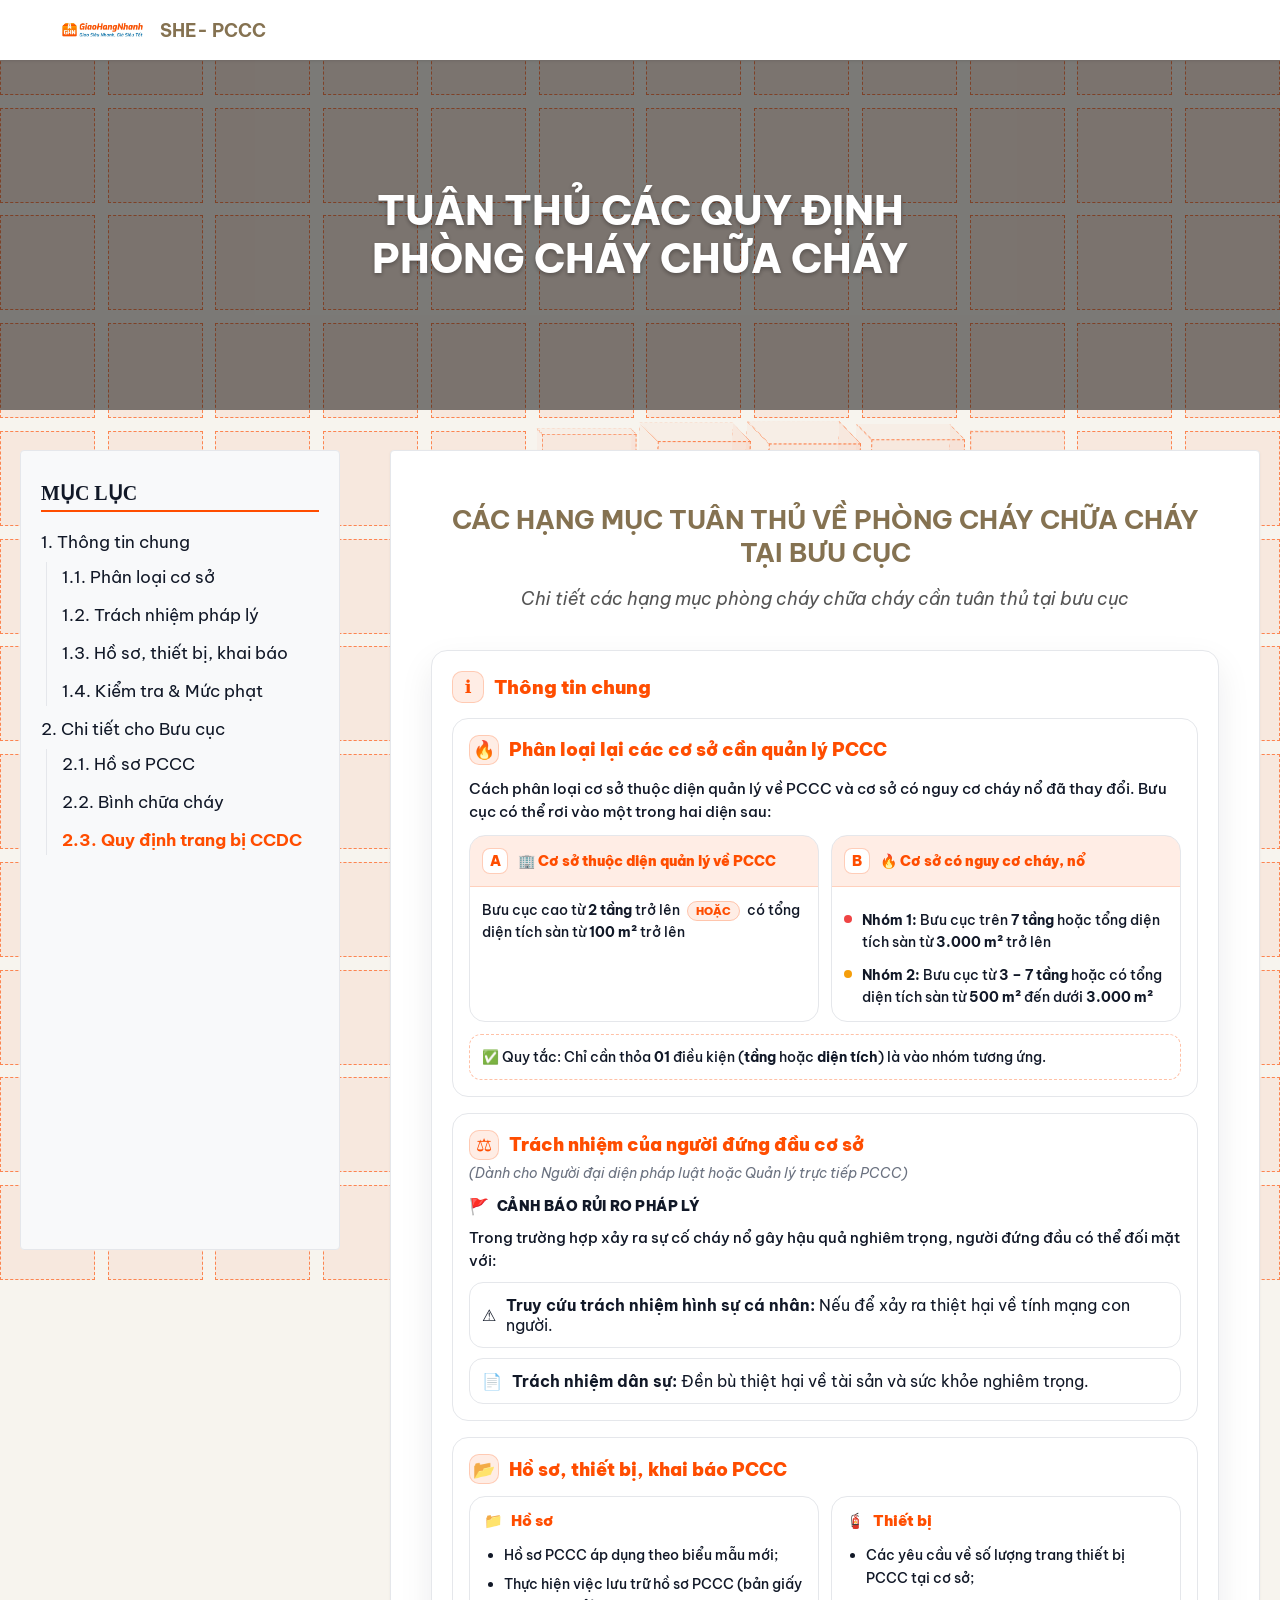
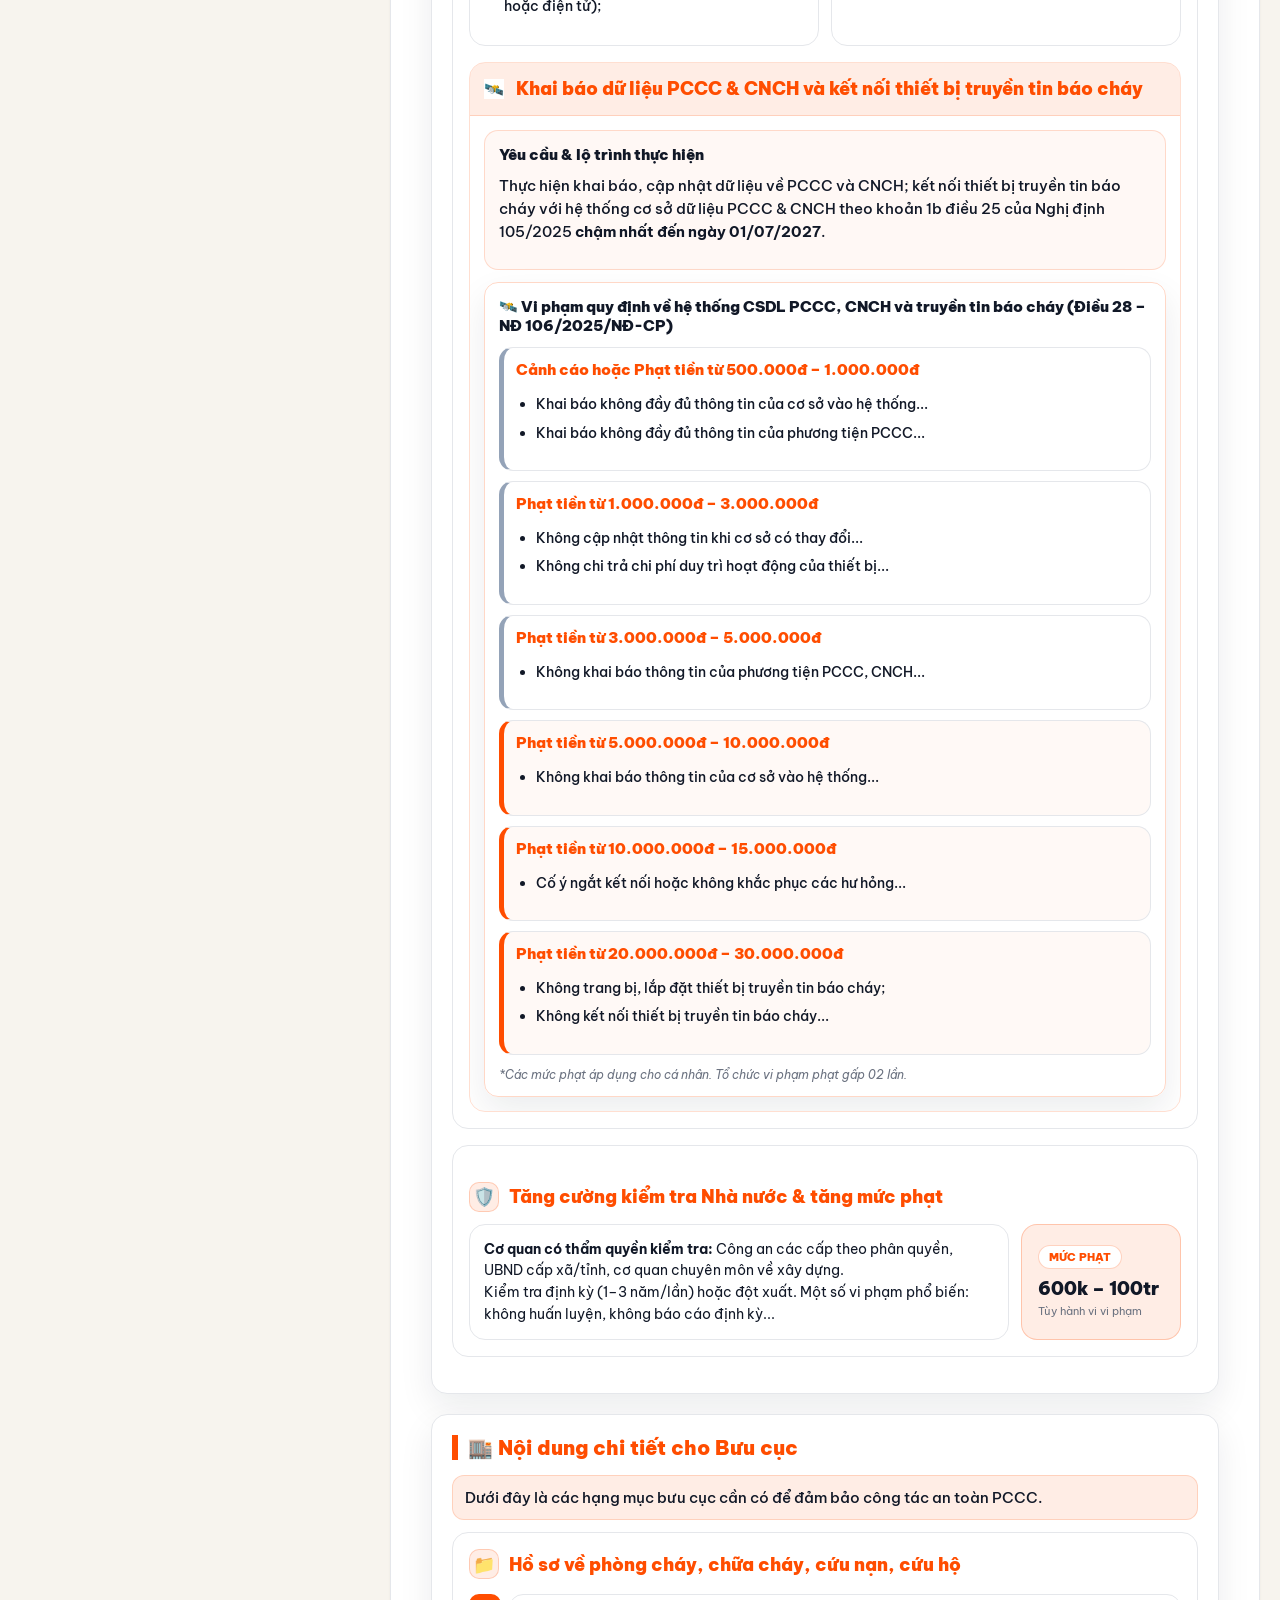
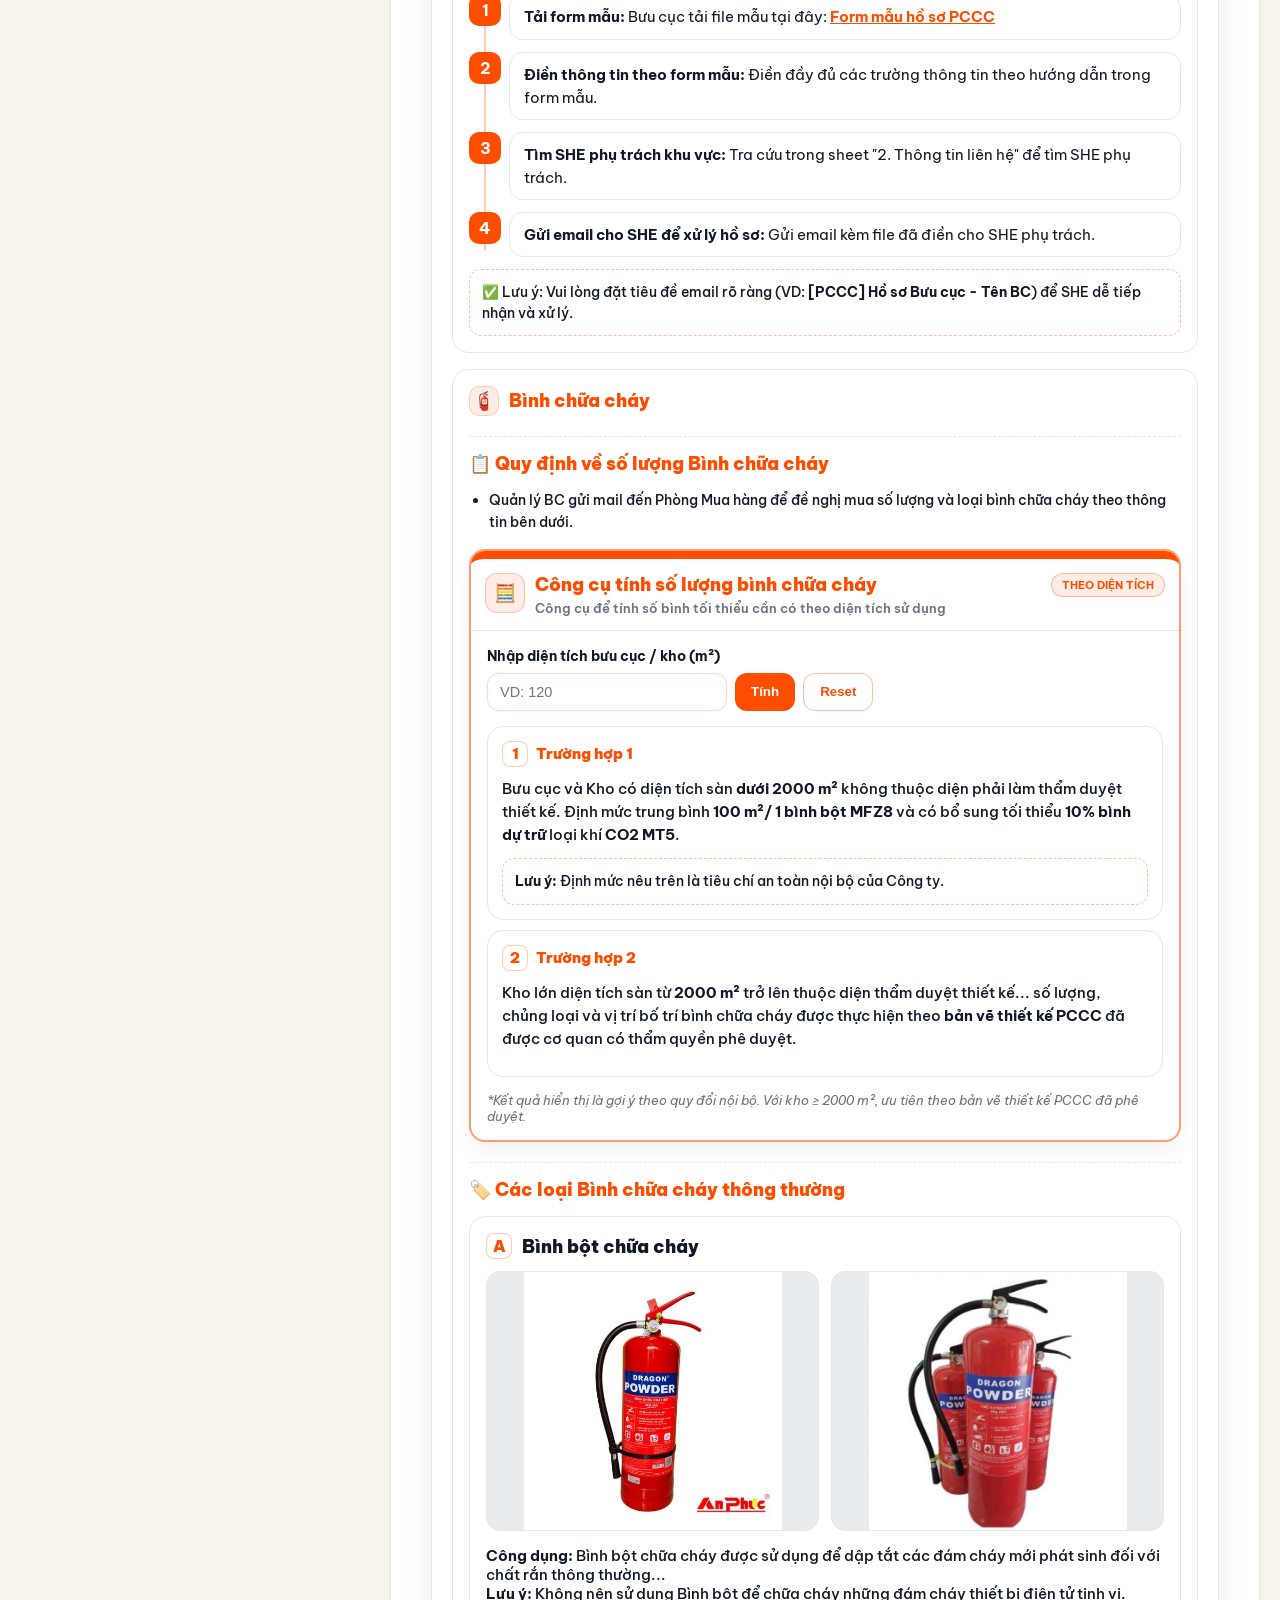
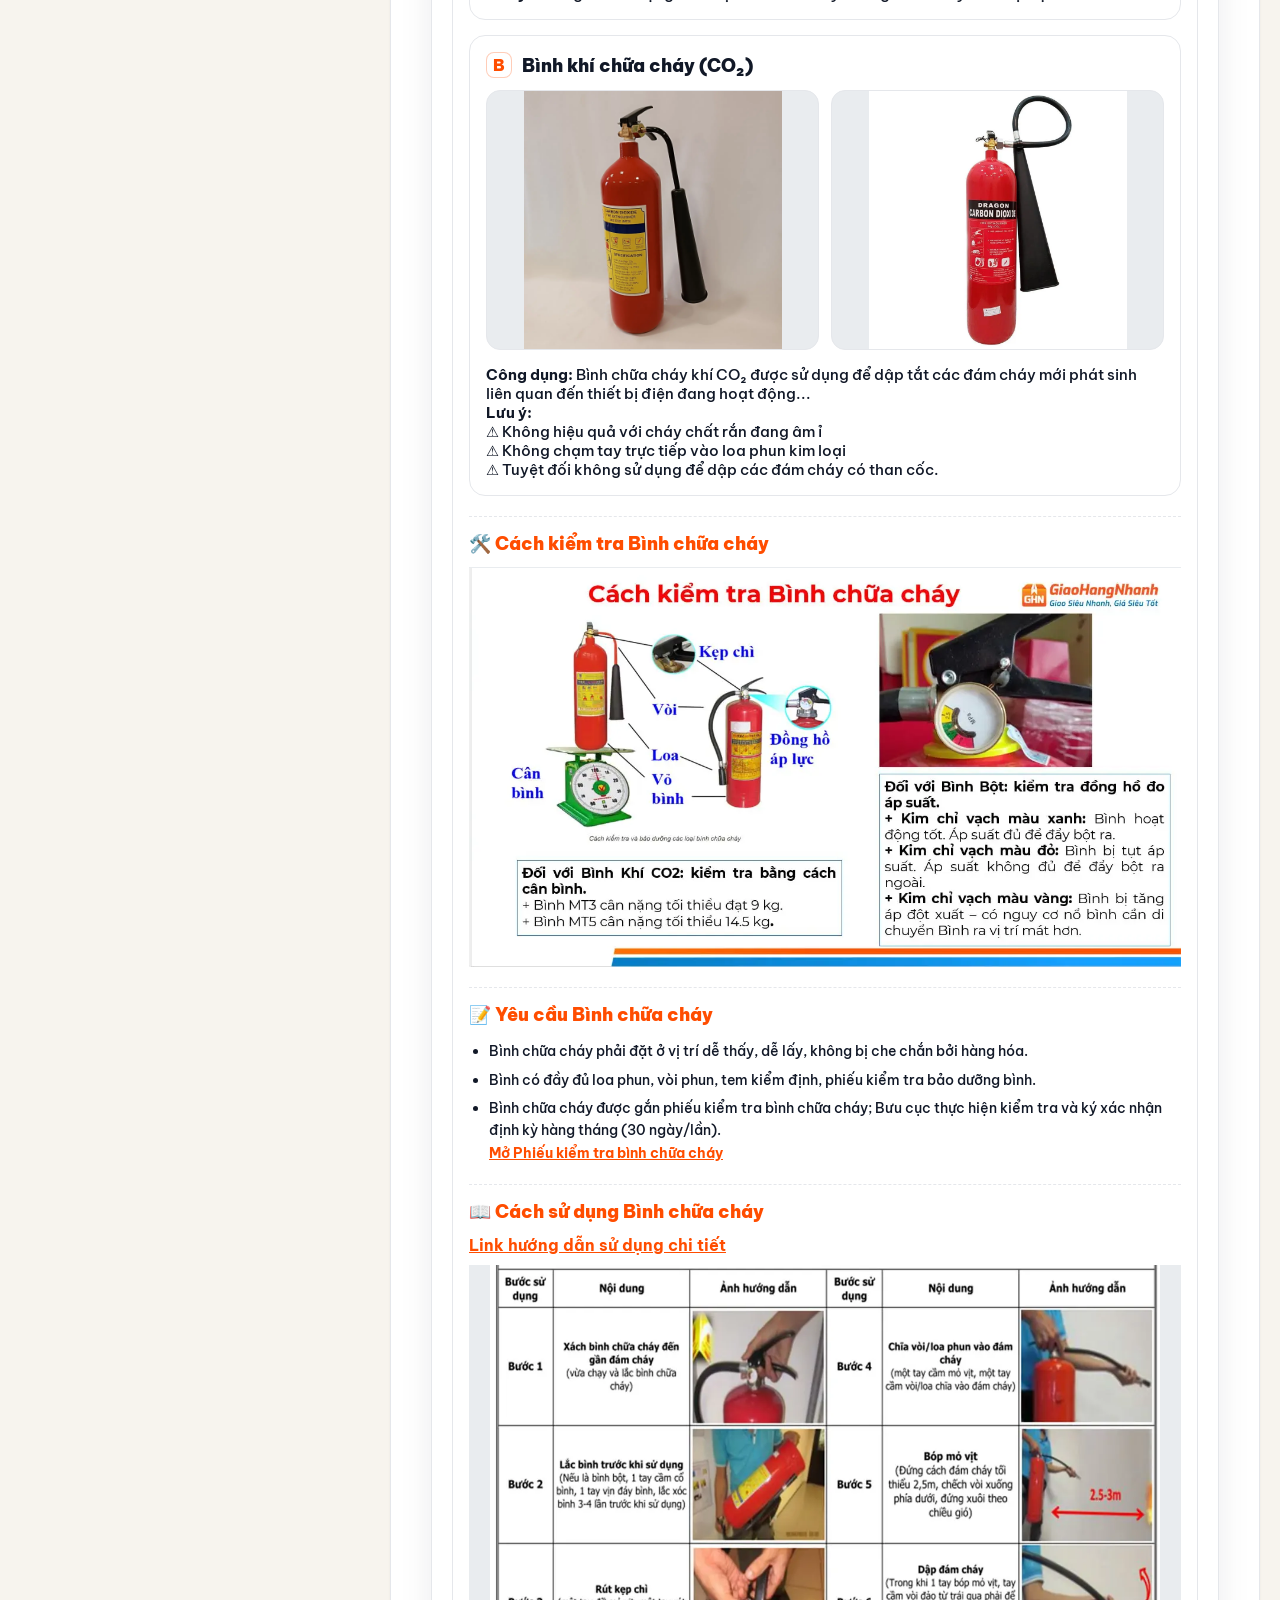
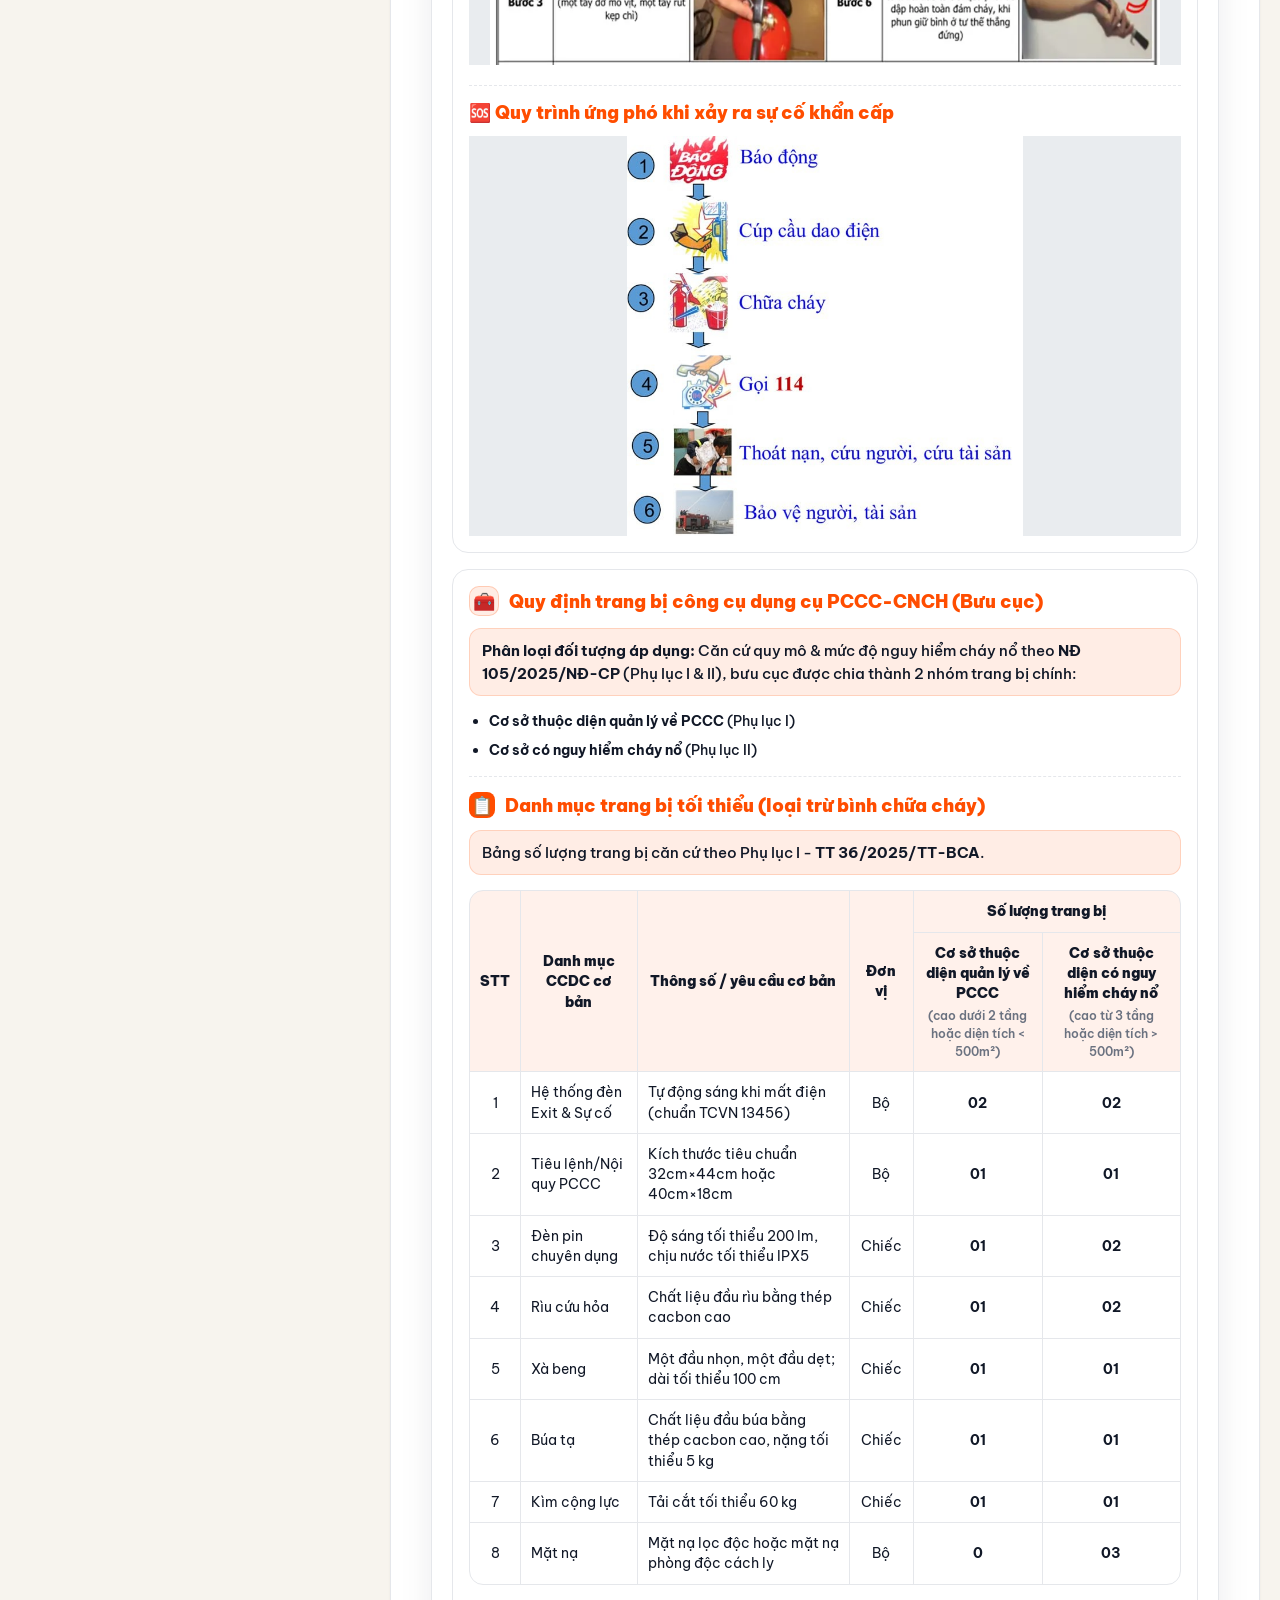
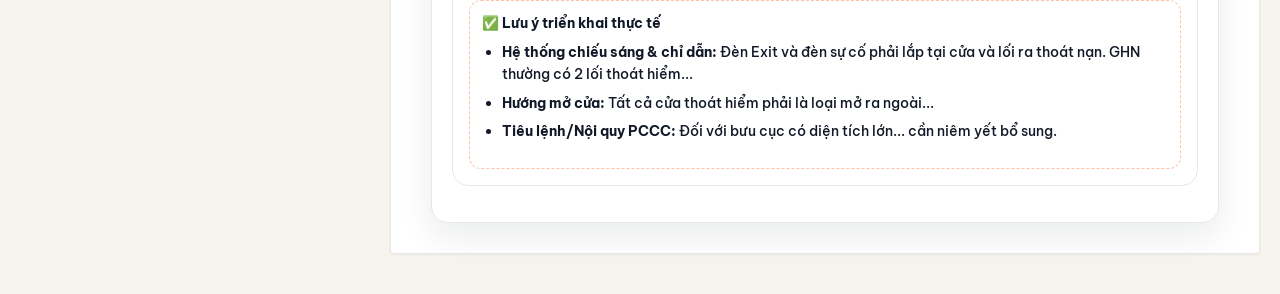
==== commit 55fde592: "Add files via upload" ====
--- a/index.html
+++ b/index.html
@@ -13,7 +13,7 @@
 </head>
 <body>
     <div id="cubes-bg"></div>
-    
+    <div class="main-content-wrapper">
     <header class="site-header">
         <div class="header-container">
             <a href="#" class="logo-link">
@@ -23,7 +23,7 @@
         </div>
     </header>
 
-    <section class="hero-section" style="background-image: url('');">
+    <section class="hero-section">
         <div class="hero-overlay"></div>
         <div class="hero-content">
             <h1>TUÂN THỦ CÁC QUY ĐỊNH<br>PHÒNG CHÁY CHỮA CHÁY</h1>
@@ -380,7 +380,7 @@
                     </div>
                 </div>
             </main>
-            
-        </div> </div> <script src="script.js"></script>
+        </div>        
+    </div> </div> <script src="script.js"></script>
 </body>
 </html>
--- a/style.css
+++ b/style.css
@@ -19,6 +19,8 @@
     font-family: 'Be Vietnam Pro', system-ui, sans-serif;
     background-color: #f7f4ee;
     color: var(--text);
+    width: 100%; 
+    overflow-x: hidden;
 }
 * { box-sizing: border-box; }
 
@@ -29,11 +31,44 @@
 .site-logo { height: 40px; margin-right: 15px; background: #eee; min-width: 40px; }
 .site-title { font-size: 18px; font-weight: 700; }
 
-.hero-section { position: relative; height: 310px; background: #333; background-size: cover; background-position: center; display: flex; align-items: center; justify-content: center; text-align: center; }
-.hero-overlay { position: absolute; inset: 0; background: rgba(33, 33, 33, 0.5); }
-.hero-content { position: relative; z-index: 1; color: #fff; padding: 0 20px; }
-.hero-content h1 { font-size: 44px; font-weight: 600; margin: 0; line-height: 1.3; }
-
+.hero-section {
+    position: relative;
+    height: 350px; /* Tăng chiều cao để ảnh nhìn thoáng hơn */
+    
+    /* Thiết lập ảnh nền từ thư mục images */
+    background-image: url('../images/PCCC.jpg'); 
+    background-size: cover;       /* Ảnh lấp đầy vùng chọn */
+    background-position: center;  /* Căn giữa ảnh */
+    background-repeat: no-repeat;
+    
+    display: flex;
+    align-items: center;
+    justify-content: center;
+    text-align: center;
+}
+
+.hero-overlay {
+    position: absolute;
+    inset: 0;
+    /* Lớp phủ màu đen với độ mờ 50% giúp chữ nổi bật */
+    background: rgba(0, 0, 0, 0.5); 
+}
+
+.hero-content {
+    position: relative;
+    z-index: 1;
+    color: #fff;
+    padding: 0 20px;
+    text-shadow: 0 2px 4px rgba(0,0,0,0.3); /* Tạo bóng nhẹ cho chữ */
+}
+
+.hero-content h1 {
+    font-size: 40px;
+    font-weight: 800;
+    margin: 0;
+    line-height: 1.2;
+    text-transform: uppercase;
+}
 /* =========================================================
    2. LAYOUT DOCUMENTATION (CĂN GIỮA & MOBILE MENU)
    ========================================================= */
@@ -102,73 +137,90 @@
    Responsive Mobile: Tràn 100% lề, Scale tỷ lệ ~80%
    ========================================================= */
 @media (max-width: 900px) {
-    /* 1. Ép bố cục tràn viền 100%, xóa mọi khoảng trắng 2 bên */
-    .doc-layout { 
-        padding: 0 !important; 
-        margin: 0; 
-        flex-direction: column; 
-    }
-    
-    /* 2. Main content chiếm full màn hình, bỏ viền, bỏ bo góc */
-    .main-content { 
-        padding: 15px 10px; /* Đệm cực nhỏ chỉ 10px để chữ không dính sát mép ĐT */
+    /* 1. Ép bố cục tràn viền, xóa mọi khoảng trống thừa */
+    html, body {
+        width: 100%;
+        overflow-x: hidden;
         margin: 0;
-        border: none; 
-        border-radius: 0;
-        box-shadow: none;
-    }
-
-    /* 3. "Scale 80%" các thành phần bên trong để không bị ép chữ */
-    .widget-block { padding: 15px 10px; border-radius: 8px; border-left: none; border-right: none; }
-    .subBlock { padding: 12px 10px; }
-    .card, .card-outline, .typeCard { padding: 10px; }
-    .grid2 { gap: 8px; } /* Giảm khoảng cách giữa 2 cột */
-
-    /* 4. Thu nhỏ chữ xuống một chút để khít một dòng */
-    .section-heading h2 { font-size: 22px; }
-    .topText { font-size: 18px; }
-    .subTitle { font-size: 16px; margin-bottom: 10px; }
-    .desc, .cardBody, .itemText, .basic-list { font-size: 14px; line-height: 1.5; }
-
-    /* Nút Menu nổi (Giữ nguyên) */
+        padding: 0;
+    }
+
+    /* 2. Main content là khung nhìn cứng, chiều rộng đúng 100% màn hình */
+    .main-content {
+        width: 100%;
+        overflow: hidden; /* Cắt bỏ mọi thứ dư thừa */
+        padding: 10px;
+        box-sizing: border-box;
+    }
+
+    /* 3. Scale wrapper thu nhỏ nội dung lại */
+    .scale-wrapper {
+        width: 125%; /* (1 / 0.8 = 1.25) => Bù trừ lại phần đã bị thu nhỏ */
+        transform: scale(0.8); /* Thu nhỏ còn 80% */
+        transform-origin: top left; /* Thu nhỏ từ góc trái trên */
+        
+        /* Đảm bảo chiều cao không bị dư */
+        margin-bottom: -20%; /* Dòng này cực kỳ quan trọng: nó kéo phần dư thừa ở dưới lên */
+    }
+
+    /* 4. Giữ grid luôn nằm ngang */
+    .grid2 {
+        display: grid !important;
+        grid-template-columns: 1fr 1fr !important;
+        gap: 8px !important;
+    }
+
+    /* 4. Điều chỉnh khoảng cách và font chữ */
+    .widget-block { padding: 10px; border-radius: 8px; border: none; }
+    .subBlock { padding: 10px; margin-bottom: 10px; }
+    .card, .card-outline, .typeCard { padding: 8px; }
+
+    .section-heading h2 { font-size: 20px; }
+    .subTitle { font-size: 15px; }
+    .desc, .cardBody, .itemText, .basic-list { font-size: 13px; line-height: 1.4; }
+
+    /* Nút Menu nổi (Góc dưới phải) */
     .mobile-menu-btn {
         display: block;
         position: fixed;
-        bottom: 20px;
-        right: 20px;
+        bottom: 15px;
+        right: 15px;
         background-color: var(--brand);
         color: #fff;
         border: none;
-        padding: 12px 20px;
+        padding: 10px 18px;
         border-radius: 50px;
-        font-size: 14px;
+        font-size: 13px;
         font-weight: bold;
         box-shadow: 0 4px 10px rgba(255, 77, 0, 0.4);
         z-index: 999;
         cursor: pointer;
     }
 
-    /* Sidebar trượt (Giữ nguyên) */
+    /* Sidebar trượt từ trái ra */
     .sidebar {
         position: fixed;
         top: 0; left: 0;
         height: 100vh;
-        width: 280px;
+        width: 80%; /* Chiếm 80% chiều ngang khi mở */
         margin: 0;
         border-radius: 0;
-        border-right: 1px solid var(--border) !important;
+        border-right: 1px solid var(--border);
         transform: translateX(-100%);
+        transition: transform 0.3s ease;
         box-shadow: 5px 0 15px rgba(0,0,0,0.1);
+        padding: 20px 15px;
     }
     .sidebar.active { transform: translateX(0); }
+    
     .close-menu-btn {
         display: block;
         position: absolute;
-        top: 15px;
+        top: 10px;
         right: 15px;
         background: none; border: none;
-        font-size: 28px; color: var(--text-color);
-        cursor: pointer; line-height: 1;
+        font-size: 24px; color: var(--text-color);
+        cursor: pointer;
     }
 }
 
@@ -337,4 +389,4 @@
     .banner-box { flex-direction: column; }
     .toolRow { flex-direction: column; align-items: stretch; }
     .toolArea { width: 100%; }
-}+}
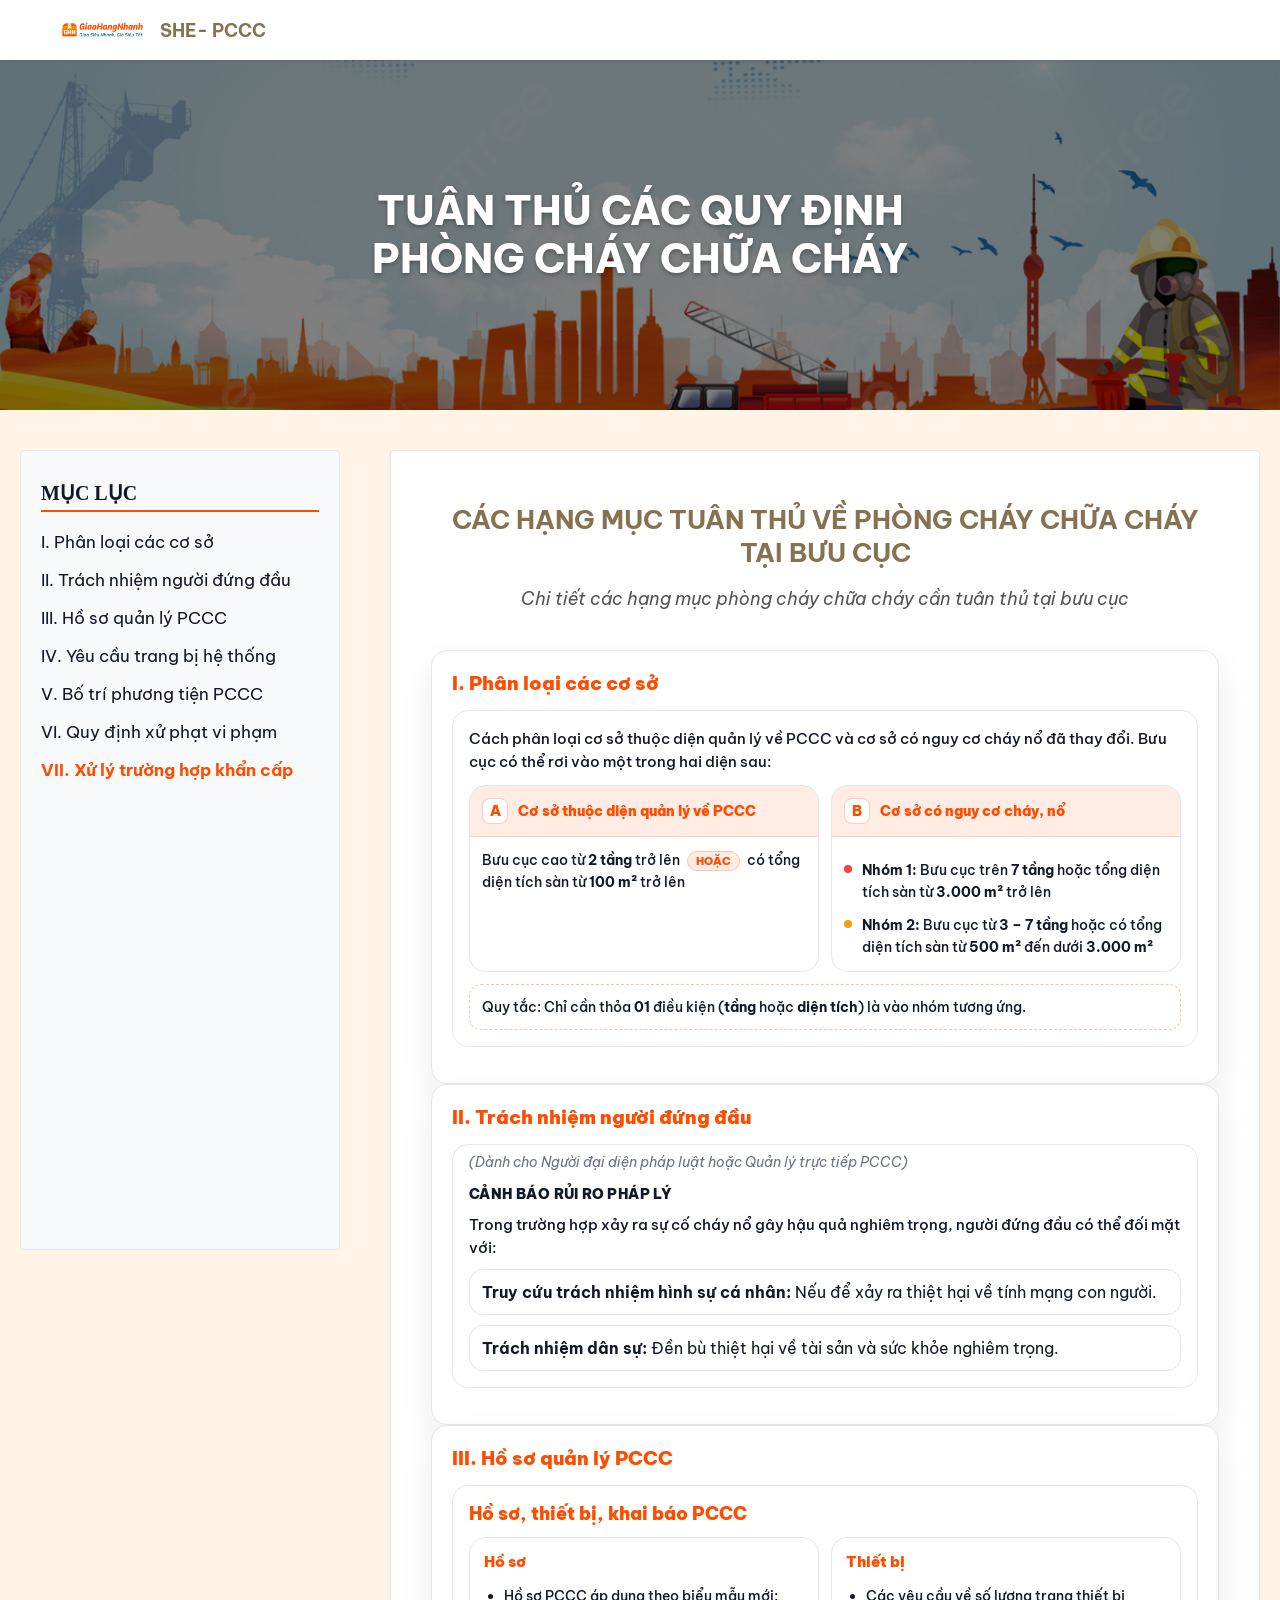
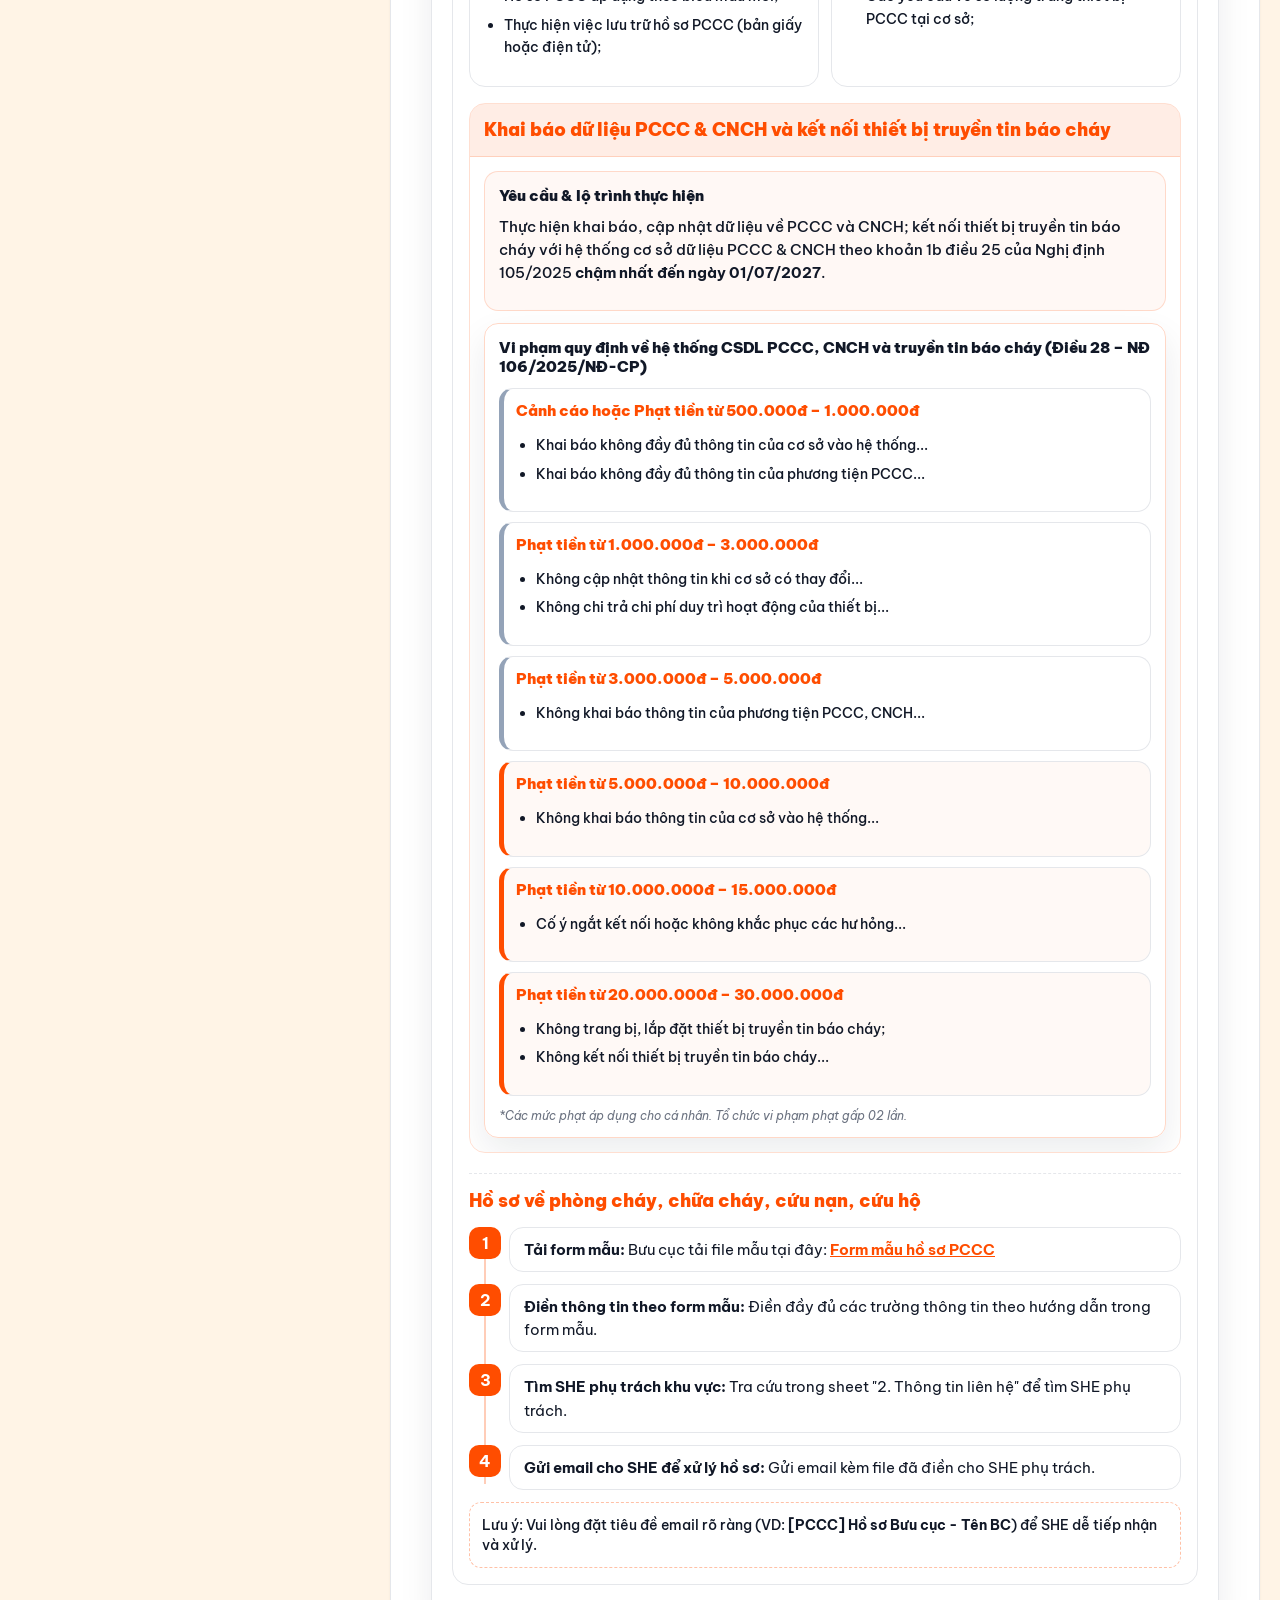
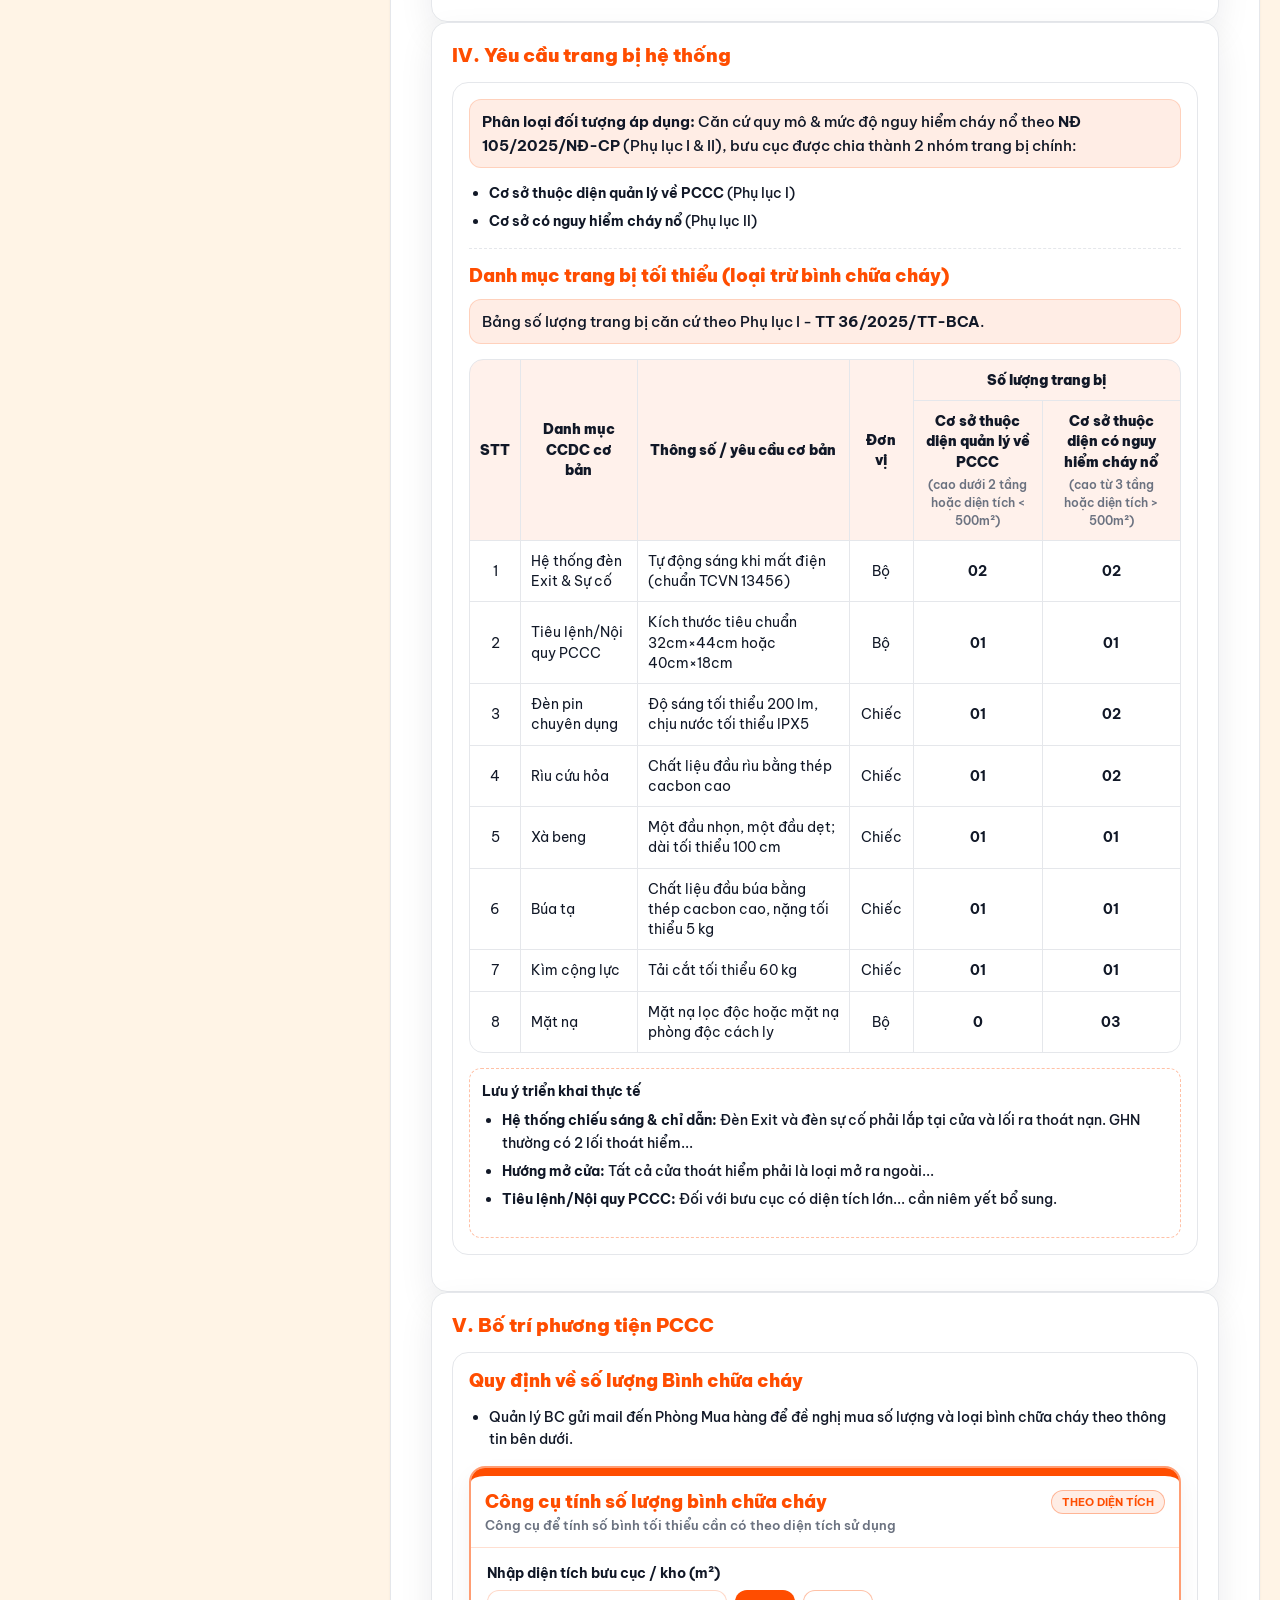
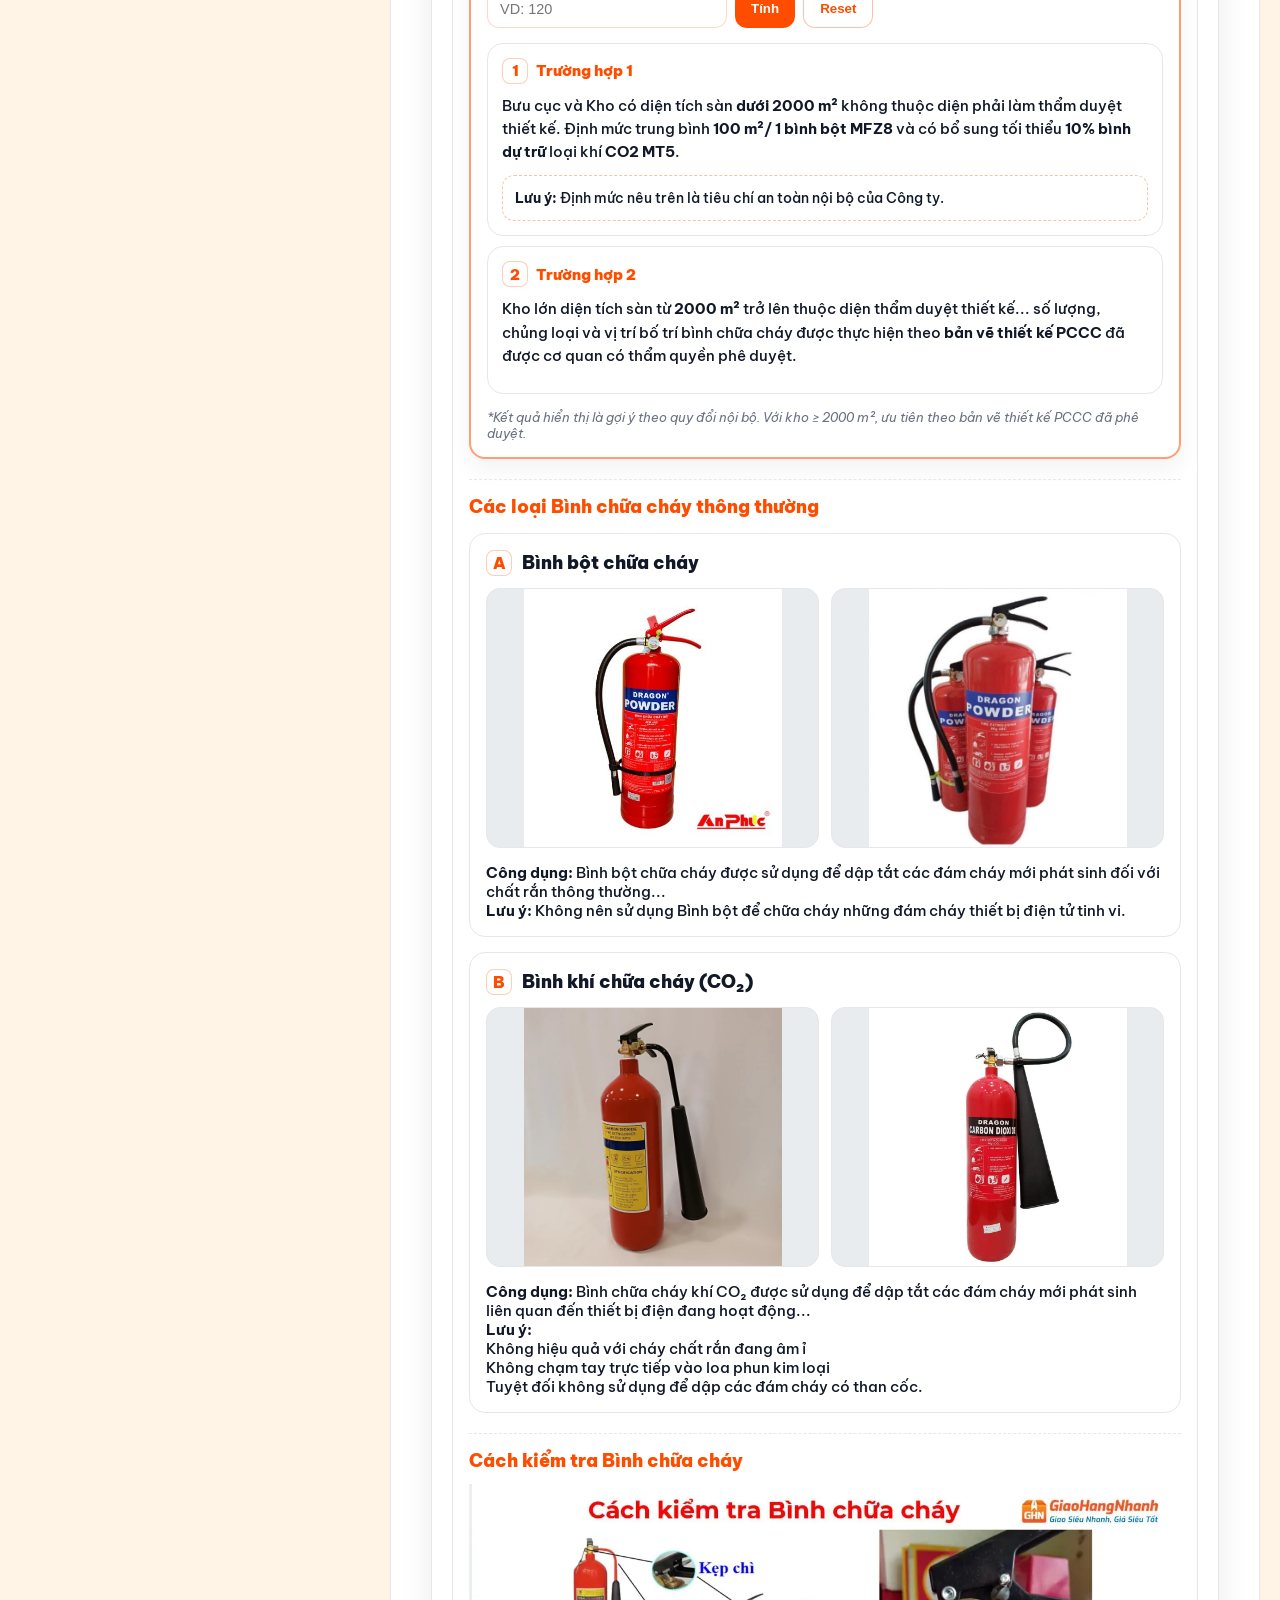
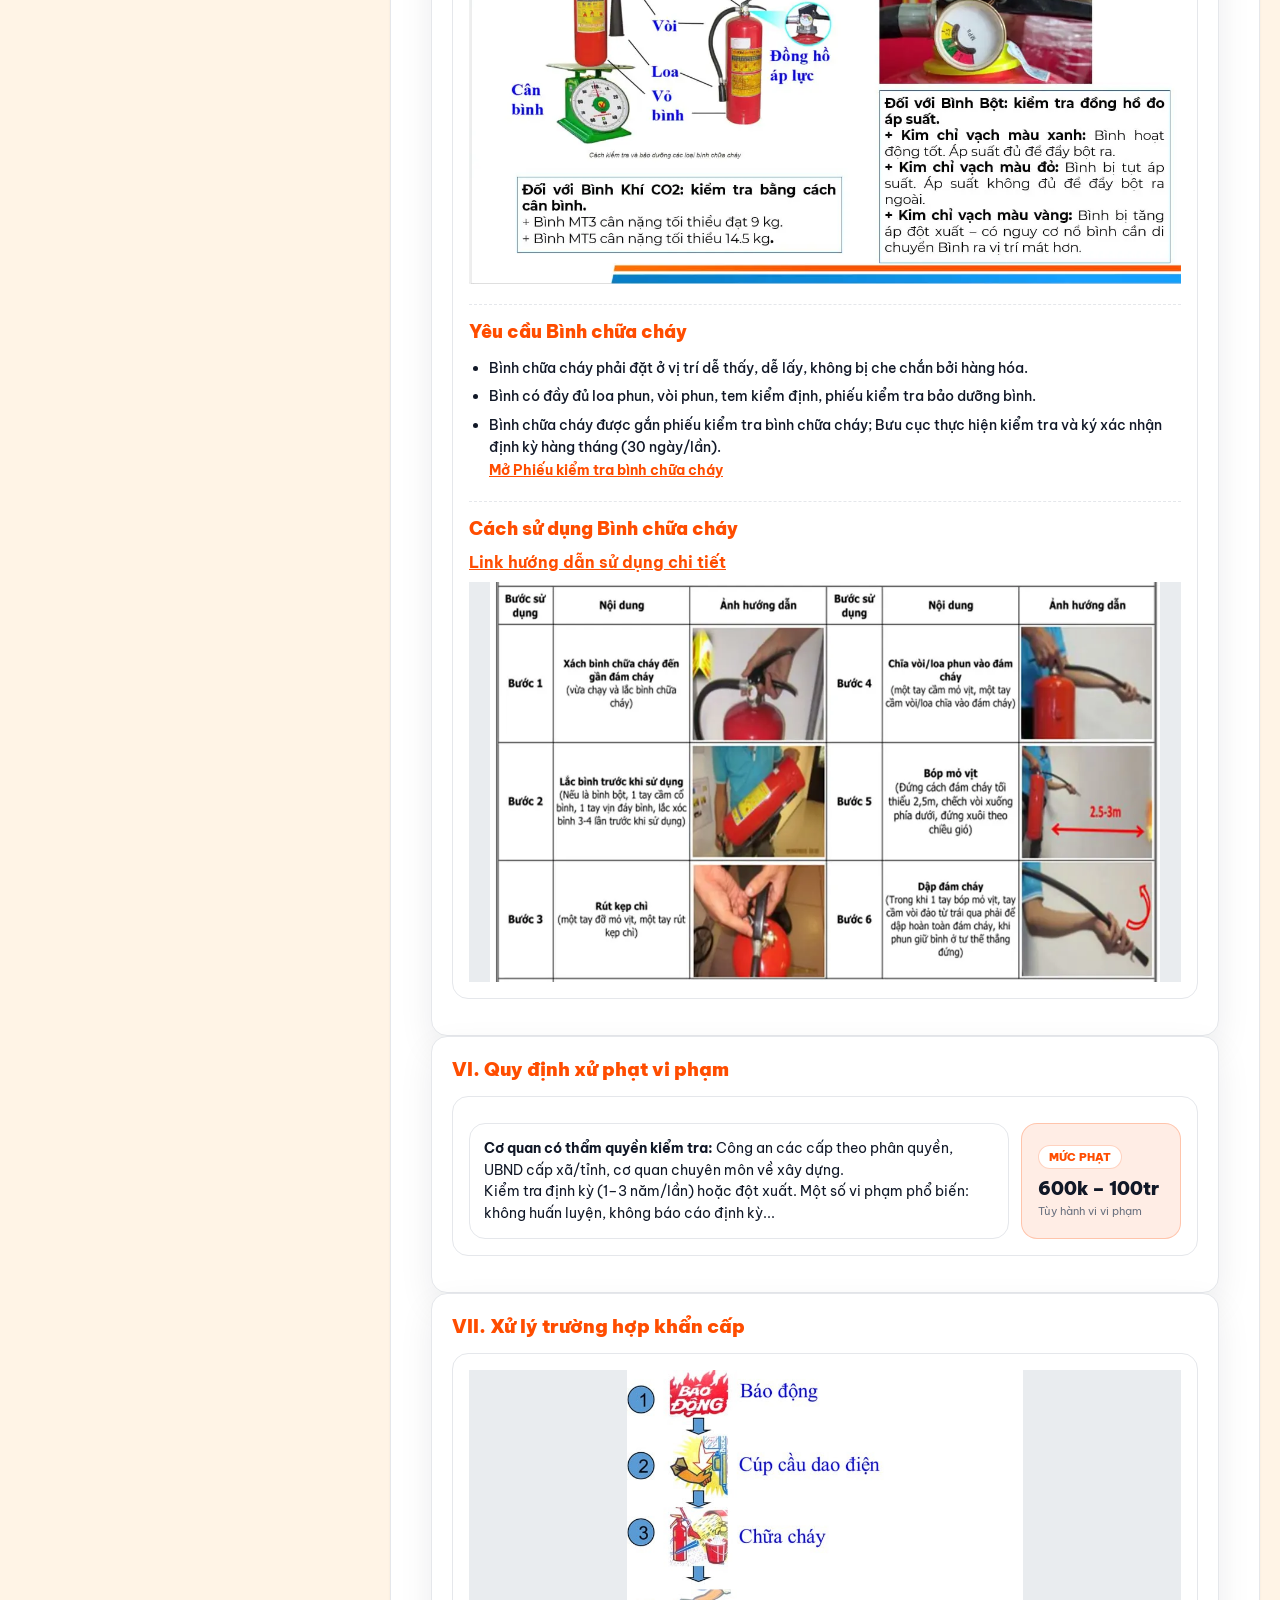
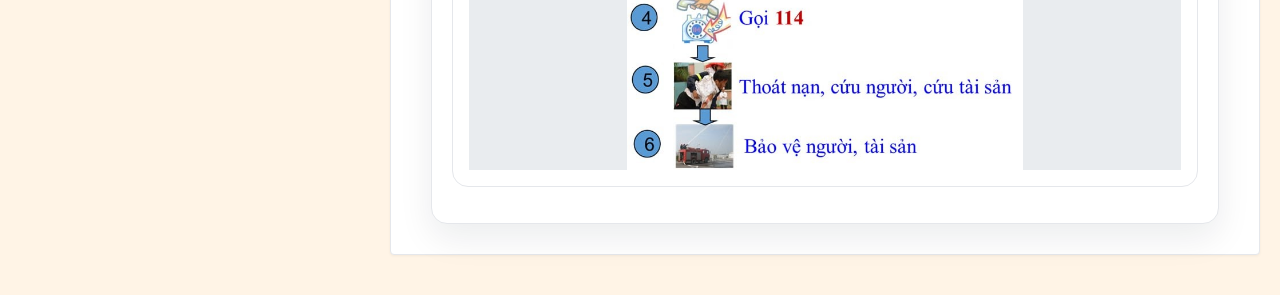
==== commit 9e262068: "Cập nhật tài liệu PCCC" ====
--- a/index.html
+++ b/index.html
@@ -11,211 +11,247 @@
     <script src="https://cdnjs.cloudflare.com/ajax/libs/gsap/3.12.2/gsap.min.js"></script>
     <link rel="stylesheet" href="style.css">
 </head>
-<body>
-    <div id="cubes-bg"></div>
+<body style="background-color: #FFF4E6;">
     <div class="main-content-wrapper">
-    <header class="site-header">
-        <div class="header-container">
-            <a href="#" class="logo-link">
-                <img src="images/logo.jpg" alt="Logo" class="site-logo">
-                <span class="site-title">SHE- PCCC</span>
-            </a>
-        </div>
-    </header>
-
-    <section class="hero-section">
-        <div class="hero-overlay"></div>
-        <div class="hero-content">
-            <h1>TUÂN THỦ CÁC QUY ĐỊNH<br>PHÒNG CHÁY CHỮA CHÁY</h1>
-        </div>
-    </section>
-
-    <div class="content-wrapper">
-        
-        <div class="doc-layout">
-            
-            <button id="mobile-menu-btn" class="mobile-menu-btn">☰ Mục lục</button>
-
-            <aside class="sidebar" id="sidebar">
-                <button id="close-menu-btn" class="close-menu-btn">×</button>
+        <header class="site-header">
+            <div class="header-container">
+                <a href="#" class="logo-link">
+                    <img src="images/logo.jpg" alt="Logo" class="site-logo">
+                    <span class="site-title">SHE- PCCC</span>
+                </a>
+            </div>
+        </header>
+
+        <section class="hero-section">
+            <div class="hero-overlay"></div>
+            <div class="hero-content">
+                <h1>TUÂN THỦ CÁC QUY ĐỊNH<br>PHÒNG CHÁY CHỮA CHÁY</h1>
+            </div>
+        </section>
+
+        <div class="content-wrapper">
+            <div class="doc-layout">
                 
-                <nav class="toc">
-                    <div class="toc-title">MỤC LỤC</div>
-                    <ul>
-                        <li><a href="#thong-tin-chung">1. Thông tin chung</a>
-                            <ul>
-                                <li><a href="#phan-loai">1.1. Phân loại cơ sở</a></li>
-                                <li><a href="#trach-nhiem">1.2. Trách nhiệm pháp lý</a></li>
-                                <li><a href="#ho-so-thiet-bi">1.3. Hồ sơ, thiết bị, khai báo</a></li>
-                                <li><a href="#kiem-tra-nha-nuoc">1.4. Kiểm tra & Mức phạt</a></li>
+                <button id="mobile-menu-btn" class="mobile-menu-btn">☰ Mục lục</button>
+
+                <aside class="sidebar" id="sidebar">
+                    <button id="close-menu-btn" class="close-menu-btn">×</button>
+                    
+                    <nav class="toc">
+                        <div class="toc-title">MỤC LỤC</div>
+                        <ul>
+                            <li><a href="#muc-I">I. Phân loại các cơ sở</a></li>
+                            <li><a href="#muc-II">II. Trách nhiệm người đứng đầu</a></li>
+                            <li><a href="#muc-III">III. Hồ sơ quản lý PCCC</a></li>
+                            <li><a href="#muc-IV">IV. Yêu cầu trang bị hệ thống</a></li>
+                            <li><a href="#muc-V">V. Bố trí phương tiện PCCC</a></li>
+                            <li><a href="#muc-VI">VI. Quy định xử phạt vi phạm</a></li>
+                            <li><a href="#muc-VII">VII. Xử lý trường hợp khẩn cấp</a></li>
+                        </ul>
+                    </nav>
+                </aside>
+
+                <main class="main-content">
+                    <div class="section-heading">
+                        <h2>CÁC HẠNG MỤC TUÂN THỦ VỀ PHÒNG CHÁY CHỮA CHÁY TẠI BƯU CỤC</h2>
+                        <p class="subtitle">Chi tiết các hạng mục phòng cháy chữa cháy cần tuân thủ tại bưu cục</p>
+                    </div>
+
+                    <!-- MỤC I -->
+                    <div id="muc-I" class="widget-block">
+                        <div class="topHead">
+                            <div class="topText">I. Phân loại các cơ sở</div>
+                        </div>
+                        <div class="subBlock">
+                            <div class="desc">Cách phân loại cơ sở thuộc diện quản lý về PCCC và cơ sở có nguy cơ cháy nổ đã thay đổi. Bưu cục có thể rơi vào một trong hai diện sau:</div>
+                            <div class="grid2">
+                                <div class="card">
+                                    <div class="cardTitle"><span class="badge">A</span> Cơ sở thuộc diện quản lý về PCCC</div>
+                                    <div class="cardBody">Bưu cục cao từ <b>2 tầng</b> trở lên <span class="pill">HOẶC</span> có tổng diện tích sàn từ <b>100 m²</b> trở lên</div>
+                                </div>
+                                <div class="card">
+                                    <div class="cardTitle"><span class="badge">B</span> Cơ sở có nguy cơ cháy, nổ</div>
+                                    <div class="cardBody">
+                                        <div class="row-item"><span class="dot red"></span><div><b>Nhóm 1:</b> Bưu cục trên <b>7 tầng</b> hoặc tổng diện tích sàn từ <b>3.000 m²</b> trở lên</div></div>
+                                        <div class="row-item"><span class="dot amber"></span><div><b>Nhóm 2:</b> Bưu cục từ <b>3 – 7 tầng</b> hoặc có tổng diện tích sàn từ <b>500 m²</b> đến dưới <b>3.000 m²</b></div></div>
+                                    </div>
+                                </div>
+                            </div>
+                            <div class="note">Quy tắc: Chỉ cần thỏa <b>01</b> điều kiện (<b>tầng</b> hoặc <b>diện tích</b>) là vào nhóm tương ứng.</div>
+                        </div>
+                    </div>
+
+                    <!-- MỤC II -->
+                    <div id="muc-II" class="widget-block">
+                        <div class="topHead">
+                            <div class="topText">II. Trách nhiệm người đứng đầu</div>
+                        </div>
+                        <div class="subBlock">
+                            <div class="sub-italic">(Dành cho Người đại diện pháp luật hoặc Quản lý trực tiếp PCCC)</div>
+                            <div class="flag"><span class="flagText">CẢNH BÁO RỦI RO PHÁP LÝ</span></div>
+                            <div class="desc" style="margin-bottom:10px">Trong trường hợp xảy ra sự cố cháy nổ gây hậu quả nghiêm trọng, người đứng đầu có thể đối mặt với:</div>
+                            <ul class="list-ul">
+                                <li class="list-item"><div class="itemText"><b>Truy cứu trách nhiệm hình sự cá nhân:</b> Nếu để xảy ra thiệt hại về tính mạng con người.</div></li>
+                                <li class="list-item"><div class="itemText"><b>Trách nhiệm dân sự:</b> Đền bù thiệt hại về tài sản và sức khỏe nghiêm trọng.</div></li>
                             </ul>
-                        </li>
-                        <li><a href="#chi-tiet-buu-cuc">2. Chi tiết cho Bưu cục</a>
-                            <ul>
-                                <li><a href="#ho-so-pccc">2.1. Hồ sơ PCCC</a></li>
-                                <li><a href="#binh-chua-chay">2.2. Bình chữa cháy</a></li>
-                                <li><a href="#quy-dinh-ccdc">2.3. Quy định trang bị CCDC</a></li>
+                        </div>
+                    </div>
+
+                    <!-- MỤC III -->
+                    <div id="muc-III" class="widget-block">
+                        <div class="topHead">
+                            <div class="topText">III. Hồ sơ quản lý PCCC</div>
+                        </div>
+                        <div class="subBlock">
+                            <div class="subTitle">Hồ sơ, thiết bị, khai báo PCCC</div>
+                            <div class="grid2">
+                                <div class="card-outline">
+                                    <div class="card-outline-head">Hồ sơ</div>
+                                    <ul class="basic-list">
+                                        <li>Hồ sơ PCCC áp dụng theo biểu mẫu mới;</li>
+                                        <li>Thực hiện việc lưu trữ hồ sơ PCCC (bản giấy hoặc điện tử);</li>
+                                    </ul>
+                                </div>
+                                <div class="card-outline">
+                                    <div class="card-outline-head">Thiết bị</div>
+                                    <ul class="basic-list">
+                                        <li>Các yêu cầu về số lượng trang thiết bị PCCC tại cơ sở;</li>
+                                    </ul>
+                                </div>
+                            </div>
+
+                            <div class="addBlock">
+                                <div class="addHead">
+                                    <div class="addTitle">Khai báo dữ liệu PCCC & CNCH và kết nối thiết bị truyền tin báo cháy</div>
+                                </div>
+                                <div class="addBody">
+                                    <div class="addCard soft">
+                                        <div class="addCardTitle">Yêu cầu & lộ trình thực hiện</div>
+                                        <div class="desc">Thực hiện khai báo, cập nhật dữ liệu về PCCC và CNCH; kết nối thiết bị truyền tin báo cháy với hệ thống cơ sở dữ liệu PCCC & CNCH theo khoản 1b điều 25 của Nghị định 105/2025 <b>chậm nhất đến ngày 01/07/2027</b>.</div>
+                                    </div>
+                                    <div class="addCard warn">
+                                        <div class="addCardTitle">Vi phạm quy định về hệ thống CSDL PCCC, CNCH và truyền tin báo cháy (Điều 28 – NĐ 106/2025/NĐ-CP)</div>
+                                        <div class="fine-grid">
+                                            <div class="fine-item lv1">
+                                                <div class="fine-money">Cảnh cáo hoặc Phạt tiền từ 500.000đ – 1.000.000đ</div>
+                                                <ul class="basic-list">
+                                                    <li>Khai báo không đầy đủ thông tin của cơ sở vào hệ thống...</li>
+                                                    <li>Khai báo không đầy đủ thông tin của phương tiện PCCC...</li>
+                                                </ul>
+                                            </div>
+                                            <div class="fine-item lv1">
+                                                <div class="fine-money">Phạt tiền từ 1.000.000đ – 3.000.000đ</div>
+                                                <ul class="basic-list">
+                                                    <li>Không cập nhật thông tin khi cơ sở có thay đổi...</li>
+                                                    <li>Không chi trả chi phí duy trì hoạt động của thiết bị...</li>
+                                                </ul>
+                                            </div>
+                                            <div class="fine-item lv1">
+                                                <div class="fine-money">Phạt tiền từ 3.000.000đ – 5.000.000đ</div>
+                                                <ul class="basic-list"><li>Không khai báo thông tin của phương tiện PCCC, CNCH...</li></ul>
+                                            </div>
+                                            <div class="fine-item lv2">
+                                                <div class="fine-money">Phạt tiền từ 5.000.000đ – 10.000.000đ</div>
+                                                <ul class="basic-list"><li>Không khai báo thông tin của cơ sở vào hệ thống...</li></ul>
+                                            </div>
+                                            <div class="fine-item lv2">
+                                                <div class="fine-money">Phạt tiền từ 10.000.000đ – 15.000.000đ</div>
+                                                <ul class="basic-list"><li>Cố ý ngắt kết nối hoặc không khắc phục các hư hỏng...</li></ul>
+                                            </div>
+                                            <div class="fine-item lv2">
+                                                <div class="fine-money">Phạt tiền từ 20.000.000đ – 30.000.000đ</div>
+                                                <ul class="basic-list">
+                                                    <li>Không trang bị, lắp đặt thiết bị truyền tin báo cháy;</li>
+                                                    <li>Không kết nối thiết bị truyền tin báo cháy...</li>
+                                                </ul>
+                                            </div>
+                                        </div>
+                                        <div class="fine-note">*Các mức phạt áp dụng cho cá nhân. Tổ chức vi phạm phạt gấp 02 lần.</div>
+                                    </div>
+                                </div>
+                            </div>
+
+                            <div class="inner-section">
+                                <div class="subTitle">Hồ sơ về phòng cháy, chữa cháy, cứu nạn, cứu hộ</div>
+                                <div class="timeline">
+                                    <div class="tl-item"><div class="tl-no">1</div><div class="tl-card"><b>Tải form mẫu:</b> Bưu cục tải file mẫu tại đây: <a href="https://docs.google.com/spreadsheets/d/1iCsPECHiyPhwfc1eXWczxQeULQcbE9MlU59XJo5ylF8" class="inline-link" target="_blank">Form mẫu hồ sơ PCCC</a></div></div>
+                                    <div class="tl-item"><div class="tl-no">2</div><div class="tl-card"><b>Điền thông tin theo form mẫu:</b> Điền đầy đủ các trường thông tin theo hướng dẫn trong form mẫu.</div></div>
+                                    <div class="tl-item"><div class="tl-no">3</div><div class="tl-card"><b>Tìm SHE phụ trách khu vực:</b> Tra cứu trong sheet "2. Thông tin liên hệ" để tìm SHE phụ trách.</div></div>
+                                    <div class="tl-item"><div class="tl-no">4</div><div class="tl-card"><b>Gửi email cho SHE để xử lý hồ sơ:</b> Gửi email kèm file đã điền cho SHE phụ trách.</div></div>
+                                </div>
+                                <div class="note">Lưu ý: Vui lòng đặt tiêu đề email rõ ràng (VD: <b>[PCCC] Hồ sơ Bưu cục - Tên BC</b>) để SHE dễ tiếp nhận và xử lý.</div>
+                            </div>
+                        </div>
+                    </div>
+
+                    <!-- MỤC IV -->
+                    <div id="muc-IV" class="widget-block">
+                        <div class="topHead">
+                            <div class="topText">IV. Yêu cầu trang bị hệ thống</div>
+                        </div>
+                        <div class="subBlock">
+                            <div class="desc highlight-desc">
+                                <b>Phân loại đối tượng áp dụng:</b> Căn cứ quy mô & mức độ nguy hiểm cháy nổ theo <b>NĐ 105/2025/NĐ-CP</b> (Phụ lục I & II), bưu cục được chia thành 2 nhóm trang bị chính:
+                            </div>
+                            <ul class="basic-list">
+                                <li><b>Cơ sở thuộc diện quản lý về PCCC</b> (Phụ lục I)</li>
+                                <li><b>Cơ sở có nguy hiểm cháy nổ</b> (Phụ lục II)</li>
                             </ul>
-                        </li>
-                    </ul>
-                </nav>
-            </aside>
-
-            <main class="main-content">
-                <div class="section-heading">
-                    <h2>CÁC HẠNG MỤC TUÂN THỦ VỀ PHÒNG CHÁY CHỮA CHÁY TẠI BƯU CỤC</h2>
-                    <p class="subtitle">Chi tiết các hạng mục phòng cháy chữa cháy cần tuân thủ tại bưu cục</p>
-                </div>
-
-                <div id="thong-tin-chung" class="widget-block">
-                    <div class="topHead">
-                        <span class="topIco">ℹ️</span>
-                        <div class="topText">Thông tin chung</div>
-                    </div>
-
-                    <div id="phan-loai" class="subBlock">
-                        <div class="subTitle"><span class="subIco">🔥</span> Phân loại lại các cơ sở cần quản lý PCCC</div>
-                        <div class="desc">Cách phân loại cơ sở thuộc diện quản lý về PCCC và cơ sở có nguy cơ cháy nổ đã thay đổi. Bưu cục có thể rơi vào một trong hai diện sau:</div>
-                        <div class="grid2">
-                            <div class="card">
-                                <div class="cardTitle"><span class="badge">A</span> 🏢 Cơ sở thuộc diện quản lý về PCCC</div>
-                                <div class="cardBody">Bưu cục cao từ <b>2 tầng</b> trở lên <span class="pill">HOẶC</span> có tổng diện tích sàn từ <b>100 m²</b> trở lên</div>
-                            </div>
-                            <div class="card">
-                                <div class="cardTitle"><span class="badge">B</span> 🔥 Cơ sở có nguy cơ cháy, nổ</div>
-                                <div class="cardBody">
-                                    <div class="row-item"><span class="dot red"></span><div><b>Nhóm 1:</b> Bưu cục trên <b>7 tầng</b> hoặc tổng diện tích sàn từ <b>3.000 m²</b> trở lên</div></div>
-                                    <div class="row-item"><span class="dot amber"></span><div><b>Nhóm 2:</b> Bưu cục từ <b>3 – 7 tầng</b> hoặc có tổng diện tích sàn từ <b>500 m²</b> đến dưới <b>3.000 m²</b></div></div>
-                                </div>
-                            </div>
-                        </div>
-                        <div class="note">✅ Quy tắc: Chỉ cần thỏa <b>01</b> điều kiện (<b>tầng</b> hoặc <b>diện tích</b>) là vào nhóm tương ứng.</div>
-                    </div>
-
-                    <div id="trach-nhiem" class="subBlock">
-                        <div class="subTitle"><span class="subIco">⚖️</span> Trách nhiệm của người đứng đầu cơ sở</div>
-                        <div class="sub-italic">(Dành cho Người đại diện pháp luật hoặc Quản lý trực tiếp PCCC)</div>
-                        <div class="flag"><span class="flagIco">🚩</span><span class="flagText">CẢNH BÁO RỦI RO PHÁP LÝ</span></div>
-                        <div class="desc" style="margin-bottom:10px">Trong trường hợp xảy ra sự cố cháy nổ gây hậu quả nghiêm trọng, người đứng đầu có thể đối mặt với:</div>
-                        <ul class="list-ul">
-                            <li class="list-item"><span class="bullet">⚠️</span><div class="itemText"><b>Truy cứu trách nhiệm hình sự cá nhân:</b> Nếu để xảy ra thiệt hại về tính mạng con người.</div></li>
-                            <li class="list-item"><span class="bullet">📄</span><div class="itemText"><b>Trách nhiệm dân sự:</b> Đền bù thiệt hại về tài sản và sức khỏe nghiêm trọng.</div></li>
-                        </ul>
-                    </div>
-
-                    <div id="ho-so-thiet-bi" class="subBlock">
-                        <div class="subTitle"><span class="subIco">📂</span> Hồ sơ, thiết bị, khai báo PCCC</div>
-                        <div class="grid2">
-                            <div class="card-outline">
-                                <div class="card-outline-head"><span class="subIco">📁</span> Hồ sơ</div>
-                                <ul class="basic-list">
-                                    <li>Hồ sơ PCCC áp dụng theo biểu mẫu mới;</li>
-                                    <li>Thực hiện việc lưu trữ hồ sơ PCCC (bản giấy hoặc điện tử);</li>
-                                </ul>
-                            </div>
-                            <div class="card-outline">
-                                <div class="card-outline-head"><span class="subIco">🧯</span> Thiết bị</div>
-                                <ul class="basic-list">
-                                    <li>Các yêu cầu về số lượng trang thiết bị PCCC tại cơ sở;</li>
-                                </ul>
-                            </div>
-                        </div>
-
-                        <div class="addBlock">
-                            <div class="addHead">
-                                <span class="subIco" style="background:#fff">🛰️</span>
-                                <div class="addTitle">Khai báo dữ liệu PCCC & CNCH và kết nối thiết bị truyền tin báo cháy</div>
-                            </div>
-                            <div class="addBody">
-                                <div class="addCard soft">
-                                    <div class="addCardTitle">Yêu cầu & lộ trình thực hiện</div>
-                                    <div class="desc">Thực hiện khai báo, cập nhật dữ liệu về PCCC và CNCH; kết nối thiết bị truyền tin báo cháy với hệ thống cơ sở dữ liệu PCCC & CNCH theo khoản 1b điều 25 của Nghị định 105/2025 <b>chậm nhất đến ngày 01/07/2027</b>.</div>
-                                </div>
-                                <div class="addCard warn">
-                                    <div class="addCardTitle">🛰️ Vi phạm quy định về hệ thống CSDL PCCC, CNCH và truyền tin báo cháy (Điều 28 – NĐ 106/2025/NĐ-CP)</div>
-                                    <div class="fine-grid">
-                                        <div class="fine-item lv1">
-                                            <div class="fine-money">Cảnh cáo hoặc Phạt tiền từ 500.000đ – 1.000.000đ</div>
-                                            <ul class="basic-list">
-                                                <li>Khai báo không đầy đủ thông tin của cơ sở vào hệ thống...</li>
-                                                <li>Khai báo không đầy đủ thông tin của phương tiện PCCC...</li>
-                                            </ul>
-                                        </div>
-                                        <div class="fine-item lv1">
-                                            <div class="fine-money">Phạt tiền từ 1.000.000đ – 3.000.000đ</div>
-                                            <ul class="basic-list">
-                                                <li>Không cập nhật thông tin khi cơ sở có thay đổi...</li>
-                                                <li>Không chi trả chi phí duy trì hoạt động của thiết bị...</li>
-                                            </ul>
-                                        </div>
-                                        <div class="fine-item lv1">
-                                            <div class="fine-money">Phạt tiền từ 3.000.000đ – 5.000.000đ</div>
-                                            <ul class="basic-list"><li>Không khai báo thông tin của phương tiện PCCC, CNCH...</li></ul>
-                                        </div>
-                                        <div class="fine-item lv2">
-                                            <div class="fine-money">Phạt tiền từ 5.000.000đ – 10.000.000đ</div>
-                                            <ul class="basic-list"><li>Không khai báo thông tin của cơ sở vào hệ thống...</li></ul>
-                                        </div>
-                                        <div class="fine-item lv2">
-                                            <div class="fine-money">Phạt tiền từ 10.000.000đ – 15.000.000đ</div>
-                                            <ul class="basic-list"><li>Cố ý ngắt kết nối hoặc không khắc phục các hư hỏng...</li></ul>
-                                        </div>
-                                        <div class="fine-item lv2">
-                                            <div class="fine-money">Phạt tiền từ 20.000.000đ – 30.000.000đ</div>
-                                            <ul class="basic-list">
-                                                <li>Không trang bị, lắp đặt thiết bị truyền tin báo cháy;</li>
-                                                <li>Không kết nối thiết bị truyền tin báo cháy...</li>
-                                            </ul>
-                                        </div>
-                                    </div>
-                                    <div class="fine-note">*Các mức phạt áp dụng cho cá nhân. Tổ chức vi phạm phạt gấp 02 lần.</div>
-                                </div>
-                            </div>
-                        </div>
-                    </div>
-
-                    <div id="kiem-tra-nha-nuoc" class="subBlock">
-                        <div class="subTitle" style="margin-top:20px"><span class="subIco">🛡️</span> Tăng cường kiểm tra Nhà nước & tăng mức phạt</div>
-                        <div class="banner-box">
-                            <div class="banner-left">
-                                <b>Cơ quan có thẩm quyền kiểm tra:</b> Công an các cấp theo phân quyền, UBND cấp xã/tỉnh, cơ quan chuyên môn về xây dựng.<br>
-                                Kiểm tra định kỳ (1–3 năm/lần) hoặc đột xuất. Một số vi phạm phổ biến: không huấn luyện, không báo cáo định kỳ...
-                            </div>
-                            <div class="banner-right">
-                                <div class="pill-banner">Mức phạt</div>
-                                <div class="money-banner">600k – 100tr</div>
-                                <div class="mini-banner">Tùy hành vi vi phạm</div>
-                            </div>
-                        </div>
-                    </div>
-                </div>
-
-                <div id="chi-tiet-buu-cuc" class="widget-block" style="margin-top: 20px;">
-                    <div class="topHead">
-                        <div class="topText" style="border-left: 6px solid var(--brand); padding-left: 10px; font-size: 20px;">🏬 Nội dung chi tiết cho Bưu cục</div>
-                    </div>
-                    <div class="desc highlight-desc">Dưới đây là các hạng mục bưu cục cần có để đảm bảo công tác an toàn PCCC.</div>
-
-                    <div id="ho-so-pccc" class="subBlock">
-                        <div class="subTitle"><span class="subIco">📁</span> Hồ sơ về phòng cháy, chữa cháy, cứu nạn, cứu hộ</div>
-                        <div class="timeline">
-                            <div class="tl-item"><div class="tl-no">1</div><div class="tl-card"><b>Tải form mẫu:</b> Bưu cục tải file mẫu tại đây: <a href="https://docs.google.com/spreadsheets/d/1iCsPECHiyPhwfc1eXWczxQeULQcbE9MlU59XJo5ylF8" class="inline-link" target="_blank">Form mẫu hồ sơ PCCC</a></div></div>
-                            <div class="tl-item"><div class="tl-no">2</div><div class="tl-card"><b>Điền thông tin theo form mẫu:</b> Điền đầy đủ các trường thông tin theo hướng dẫn trong form mẫu.</div></div>
-                            <div class="tl-item"><div class="tl-no">3</div><div class="tl-card"><b>Tìm SHE phụ trách khu vực:</b> Tra cứu trong sheet "2. Thông tin liên hệ" để tìm SHE phụ trách.</div></div>
-                            <div class="tl-item"><div class="tl-no">4</div><div class="tl-card"><b>Gửi email cho SHE để xử lý hồ sơ:</b> Gửi email kèm file đã điền cho SHE phụ trách.</div></div>
-                        </div>
-                        <div class="note">✅ Lưu ý: Vui lòng đặt tiêu đề email rõ ràng (VD: <b>[PCCC] Hồ sơ Bưu cục - Tên BC</b>) để SHE dễ tiếp nhận và xử lý.</div>
-                    </div>
-
-                    <div id="binh-chua-chay" class="subBlock">
-                        <div class="subTitle"><span class="subIco">🧯</span> Bình chữa cháy</div>
-                        
-                        <div class="inner-section">
-                            <div class="subTitle">📋 Quy định về số lượng Bình chữa cháy</div>
+
+                            <div class="inner-section" style="margin-top: 15px;">
+                                <div class="subTitle">Danh mục trang bị tối thiểu (loại trừ bình chữa cháy)</div>
+                                <div class="desc highlight-desc" style="margin-bottom:10px">Bảng số lượng trang bị căn cứ theo Phụ lục I - <b>TT 36/2025/TT-BCA</b>.</div>
+                                
+                                <div class="table-wrap">
+                                    <table class="data-table">
+                                        <thead>
+                                            <tr>
+                                                <th rowspan="2" style="width:50px; text-align:center;">STT</th>
+                                                <th rowspan="2">Danh mục CCDC cơ bản</th>
+                                                <th rowspan="2">Thông số / yêu cầu cơ bản</th>
+                                                <th rowspan="2" style="text-align:center;">Đơn vị</th>
+                                                <th colspan="2" style="text-align:center;">Số lượng trang bị</th>
+                                            </tr>
+                                            <tr>
+                                                <th>Cơ sở thuộc diện quản lý về PCCC<br><span class="th-sub">(cao dưới 2 tầng hoặc diện tích < 500m²)</span></th>
+                                                <th>Cơ sở thuộc diện có nguy hiểm cháy nổ<br><span class="th-sub">(cao từ 3 tầng hoặc diện tích > 500m²)</span></th>
+                                            </tr>
+                                        </thead>
+                                        <tbody>
+                                            <tr><td class="center">1</td><td>Hệ thống đèn Exit & Sự cố</td><td>Tự động sáng khi mất điện (chuẩn TCVN 13456)</td><td class="center">Bộ</td><td class="center"><b>02</b></td><td class="center"><b>02</b></td></tr>
+                                            <tr><td class="center">2</td><td>Tiêu lệnh/Nội quy PCCC</td><td>Kích thước tiêu chuẩn 32cm×44cm hoặc 40cm×18cm</td><td class="center">Bộ</td><td class="center"><b>01</b></td><td class="center"><b>01</b></td></tr>
+                                            <tr><td class="center">3</td><td>Đèn pin chuyên dụng</td><td>Độ sáng tối thiểu 200 lm, chịu nước tối thiểu IPX5</td><td class="center">Chiếc</td><td class="center"><b>01</b></td><td class="center"><b>02</b></td></tr>
+                                            <tr><td class="center">4</td><td>Rìu cứu hỏa</td><td>Chất liệu đầu rìu bằng thép cacbon cao</td><td class="center">Chiếc</td><td class="center"><b>01</b></td><td class="center"><b>02</b></td></tr>
+                                            <tr><td class="center">5</td><td>Xà beng</td><td>Một đầu nhọn, một đầu dẹt; dài tối thiểu 100 cm</td><td class="center">Chiếc</td><td class="center"><b>01</b></td><td class="center"><b>01</b></td></tr>
+                                            <tr><td class="center">6</td><td>Búa tạ</td><td>Chất liệu đầu búa bằng thép cacbon cao, nặng tối thiểu 5 kg</td><td class="center">Chiếc</td><td class="center"><b>01</b></td><td class="center"><b>01</b></td></tr>
+                                            <tr><td class="center">7</td><td>Kìm cộng lực</td><td>Tải cắt tối thiểu 60 kg</td><td class="center">Chiếc</td><td class="center"><b>01</b></td><td class="center"><b>01</b></td></tr>
+                                            <tr><td class="center">8</td><td>Mặt nạ</td><td>Mặt nạ lọc độc hoặc mặt nạ phòng độc cách ly</td><td class="center">Bộ</td><td class="center"><b>0</b></td><td class="center"><b>03</b></td></tr>
+                                        </tbody>
+                                    </table>
+                                </div>
+
+                                <div class="note" style="margin-top:15px;">
+                                    <b>Lưu ý triển khai thực tế</b>
+                                    <ul class="basic-list" style="margin-top:8px">
+                                        <li><b>Hệ thống chiếu sáng & chỉ dẫn:</b> Đèn Exit và đèn sự cố phải lắp tại cửa và lối ra thoát nạn. GHN thường có 2 lối thoát hiểm...</li>
+                                        <li><b>Hướng mở cửa:</b> Tất cả cửa thoát hiểm phải là loại mở ra ngoài...</li>
+                                        <li><b>Tiêu lệnh/Nội quy PCCC:</b> Đối với bưu cục có diện tích lớn... cần niêm yết bổ sung.</li>
+                                    </ul>
+                                </div>
+                            </div>
+                        </div>
+                    </div>
+
+                    <!-- MỤC V -->
+                    <div id="muc-V" class="widget-block">
+                        <div class="topHead">
+                            <div class="topText">V. Bố trí phương tiện PCCC</div>
+                        </div>
+                        <div class="subBlock">
+                            <div class="subTitle">Quy định về số lượng Bình chữa cháy</div>
                             <ul class="basic-list"><li>Quản lý BC gửi mail đến Phòng Mua hàng để đề nghị mua số lượng và loại bình chữa cháy theo thông tin bên dưới.</li></ul>
                             <div class="toolCard" data-tool="v2">
                                 <div class="toolHead">
-                                    <span class="toolIco">🧮</span>
                                     <div class="toolHeadText">
                                         <div class="toolTitle">Công cụ tính số lượng bình chữa cháy</div>
                                         <div class="toolSub">Công cụ để tính số bình tối thiểu cần có theo diện tích sử dụng</div>
@@ -245,80 +281,105 @@
                                     <div class="toolHint">*Kết quả hiển thị là gợi ý theo quy đổi nội bộ. Với kho ≥ 2000 m², ưu tiên theo bản vẽ thiết kế PCCC đã phê duyệt.</div>
                                 </div>
                             </div>
-                        </div> 
-
-                        <div class="inner-section">
-                            <div class="subTitle">🏷️ Các loại Bình chữa cháy thông thường</div>
-                            <div class="typeCard">
-                                <div class="typeHead"><span class="badge">A</span> <div class="typeName">Bình bột chữa cháy</div></div>
-                                <div class="grid2">
-                                    <div class="typeItem custom-viewer" data-img-src="images/ABC_4kg.jpg">
-                                        <div class="viewer-controls"><button class="btn-zoom-in">+</button><button class="btn-zoom-out">-</button><button class="btn-pop-out">↗</button></div>
-                                        <div class="img-container"><img src="images/ABC_4kg.jpg" alt="Bình bột 4kg"></div>
-                                        <div class="typeCap">Bình bột ABC loại 4 kg (MFZ4)</div>
-                                    </div>
-                                    <div class="typeItem custom-viewer" data-img-src="images/ABC_8kg.jpg">
-                                        <div class="viewer-controls"><button class="btn-zoom-in">+</button><button class="btn-zoom-out">-</button><button class="btn-pop-out">↗</button></div>
-                                        <div class="img-container"><img src="images/ABC_8kg.jpg" alt="Bình bột 8kg"></div>
-                                        <div class="typeCap">Bình bột ABC loại 8 kg (MFZ8)</div>
-                                    </div>
-                                </div>
-                                <div class="typeText">
-                                    <div><b>Công dụng:</b> Bình bột chữa cháy được sử dụng để dập tắt các đám cháy mới phát sinh đối với chất rắn thông thường...</div>
-                                    <div class="typeWarn"><b>Lưu ý:</b> Không nên sử dụng Bình bột để chữa cháy những đám cháy thiết bị điện tử tinh vi.</div>
-                                </div>
-                            </div>
-                            <div class="typeCard">
-                                <div class="typeHead"><span class="badge">B</span> <div class="typeName">Bình khí chữa cháy (CO₂)</div></div>
-                                <div class="grid2">
-                                    <div class="typeItem custom-viewer" data-img-src="images/Co2_3kg.webp">
-                                        <div class="viewer-controls"><button class="btn-zoom-in">+</button><button class="btn-zoom-out">-</button><button class="btn-pop-out">↗</button></div>
-                                        <div class="img-container"><img src="images/Co2_3kg.webp" alt="Bình CO2 3kg"></div>
-                                        <div class="typeCap">Bình khí CO2 loại 3 kg (MT3)</div>
-                                    </div>
-                                    <div class="typeItem custom-viewer" data-img-src="images/CO2_5kg.webp">
-                                        <div class="viewer-controls"><button class="btn-zoom-in">+</button><button class="btn-zoom-out">-</button><button class="btn-pop-out">↗</button></div>
-                                        <div class="img-container"><img src="images/CO2_5kg.webp" alt="Bình CO2 5kg"></div>
-                                        <div class="typeCap">Bình khí CO2 loại 5 kg (MT5)</div>
-                                    </div>
-                                </div>
-                                <div class="typeText">
-                                    <div><b>Công dụng:</b> Bình chữa cháy khí CO₂ được sử dụng để dập tắt các đám cháy mới phát sinh liên quan đến thiết bị điện đang hoạt động...</div>
-                                    <div class="typeWarn"><b>Lưu ý:</b><br>⚠️ Không hiệu quả với cháy chất rắn đang âm ỉ<br>⚠️ Không chạm tay trực tiếp vào loa phun kim loại<br>⚠️ Tuyệt đối không sử dụng để dập các đám cháy có than cốc.</div>
-                                </div>
-                            </div>
-                        </div>
-
-                        <div class="inner-section">
-                            <div class="subTitle">🛠️ Cách kiểm tra Bình chữa cháy</div>
-                            <div class="custom-viewer" style="height: 400px;" data-img-src="images/guide_check.webp">
-                                <div class="viewer-controls"><button class="btn-zoom-in">+</button><button class="btn-zoom-out">-</button><button class="btn-pop-out">↗</button></div>
-                                <div class="img-container"><img src="images/guide_check.webp" alt="Video/Hình ảnh hướng dẫn kiểm tra"><span>[Chèn ảnh/video Cách kiểm tra]</span></div>
-                            </div>
-                        </div>
-
-                        <div class="inner-section">
-                            <div class="subTitle">📝 Yêu cầu Bình chữa cháy</div>
-                            <ul class="basic-list">
-                                <li>Bình chữa cháy phải đặt ở vị trí dễ thấy, dễ lấy, không bị che chắn bởi hàng hóa.</li>
-                                <li>Bình có đầy đủ loa phun, vòi phun, tem kiểm định, phiếu kiểm tra bảo dưỡng bình.</li>
-                                <li>Bình chữa cháy được gắn phiếu kiểm tra bình chữa cháy; Bưu cục thực hiện kiểm tra và ký xác nhận định kỳ hàng tháng (30 ngày/lần).<br>
-                                <a href="https://drive.google.com/file/d/19lIQtsj6nYCKDCRk2_mqTWVhAuc-ytFf/view" target="_blank" class="inline-link">Mở Phiếu kiểm tra bình chữa cháy</a>
-                                </li>
-                            </ul>
-                        </div>
-
-                        <div class="inner-section">
-                            <div class="subTitle">📖 Cách sử dụng Bình chữa cháy</div>
-                            <a href="https://www.youtube.com/watch?v=8UApnu87Ig0" target="_blank" class="inline-link" style="margin-bottom: 10px; display: inline-block;">Link hướng dẫn sử dụng chi tiết</a>
-                            <div class="custom-viewer" style="height: 400px;" data-img-src="images/guide_use.webp">
-                                <div class="viewer-controls"><button class="btn-zoom-in">+</button><button class="btn-zoom-out">-</button><button class="btn-pop-out">↗</button></div>
-                                <div class="img-container"><img src="images/guide_use.webp" alt="Video/Hình ảnh hướng dẫn sử dụng"><span>[Chèn ảnh/video Cách sử dụng]</span></div>
-                            </div>
-                        </div>
-
-                        <div class="inner-section">
-                            <div class="subTitle">🆘 Quy trình ứng phó khi xảy ra sự cố khẩn cấp</div>
+
+                            <div class="inner-section">
+                                <div class="subTitle">Các loại Bình chữa cháy thông thường</div>
+                                <div class="typeCard">
+                                    <div class="typeHead"><span class="badge">A</span> <div class="typeName">Bình bột chữa cháy</div></div>
+                                    <div class="grid2">
+                                        <div class="typeItem custom-viewer" data-img-src="images/ABC_4kg.jpg">
+                                            <div class="viewer-controls"><button class="btn-zoom-in">+</button><button class="btn-zoom-out">-</button><button class="btn-pop-out">↗</button></div>
+                                            <div class="img-container"><img src="images/ABC_4kg.jpg" alt="Bình bột 4kg"></div>
+                                            <div class="typeCap">Bình bột ABC loại 4 kg (MFZ4)</div>
+                                        </div>
+                                        <div class="typeItem custom-viewer" data-img-src="images/ABC_8kg.jpg">
+                                            <div class="viewer-controls"><button class="btn-zoom-in">+</button><button class="btn-zoom-out">-</button><button class="btn-pop-out">↗</button></div>
+                                            <div class="img-container"><img src="images/ABC_8kg.jpg" alt="Bình bột 8kg"></div>
+                                            <div class="typeCap">Bình bột ABC loại 8 kg (MFZ8)</div>
+                                        </div>
+                                    </div>
+                                    <div class="typeText">
+                                        <div><b>Công dụng:</b> Bình bột chữa cháy được sử dụng để dập tắt các đám cháy mới phát sinh đối với chất rắn thông thường...</div>
+                                        <div class="typeWarn"><b>Lưu ý:</b> Không nên sử dụng Bình bột để chữa cháy những đám cháy thiết bị điện tử tinh vi.</div>
+                                    </div>
+                                </div>
+                                <div class="typeCard">
+                                    <div class="typeHead"><span class="badge">B</span> <div class="typeName">Bình khí chữa cháy (CO₂)</div></div>
+                                    <div class="grid2">
+                                        <div class="typeItem custom-viewer" data-img-src="images/Co2_3kg.webp">
+                                            <div class="viewer-controls"><button class="btn-zoom-in">+</button><button class="btn-zoom-out">-</button><button class="btn-pop-out">↗</button></div>
+                                            <div class="img-container"><img src="images/Co2_3kg.webp" alt="Bình CO2 3kg"></div>
+                                            <div class="typeCap">Bình khí CO2 loại 3 kg (MT3)</div>
+                                        </div>
+                                        <div class="typeItem custom-viewer" data-img-src="images/CO2_5kg.webp">
+                                            <div class="viewer-controls"><button class="btn-zoom-in">+</button><button class="btn-zoom-out">-</button><button class="btn-pop-out">↗</button></div>
+                                            <div class="img-container"><img src="images/CO2_5kg.webp" alt="Bình CO2 5kg"></div>
+                                            <div class="typeCap">Bình khí CO2 loại 5 kg (MT5)</div>
+                                        </div>
+                                    </div>
+                                    <div class="typeText">
+                                        <div><b>Công dụng:</b> Bình chữa cháy khí CO₂ được sử dụng để dập tắt các đám cháy mới phát sinh liên quan đến thiết bị điện đang hoạt động...</div>
+                                        <div class="typeWarn"><b>Lưu ý:</b><br>Không hiệu quả với cháy chất rắn đang âm ỉ<br>Không chạm tay trực tiếp vào loa phun kim loại<br>Tuyệt đối không sử dụng để dập các đám cháy có than cốc.</div>
+                                    </div>
+                                </div>
+                            </div>
+
+                            <div class="inner-section">
+                                <div class="subTitle">Cách kiểm tra Bình chữa cháy</div>
+                                <div class="custom-viewer" style="height: 400px;" data-img-src="images/guide_check.webp">
+                                    <div class="viewer-controls"><button class="btn-zoom-in">+</button><button class="btn-zoom-out">-</button><button class="btn-pop-out">↗</button></div>
+                                    <div class="img-container"><img src="images/guide_check.webp" alt="Video/Hình ảnh hướng dẫn kiểm tra"><span>[Chèn ảnh/video Cách kiểm tra]</span></div>
+                                </div>
+                            </div>
+
+                            <div class="inner-section">
+                                <div class="subTitle">Yêu cầu Bình chữa cháy</div>
+                                <ul class="basic-list">
+                                    <li>Bình chữa cháy phải đặt ở vị trí dễ thấy, dễ lấy, không bị che chắn bởi hàng hóa.</li>
+                                    <li>Bình có đầy đủ loa phun, vòi phun, tem kiểm định, phiếu kiểm tra bảo dưỡng bình.</li>
+                                    <li>Bình chữa cháy được gắn phiếu kiểm tra bình chữa cháy; Bưu cục thực hiện kiểm tra và ký xác nhận định kỳ hàng tháng (30 ngày/lần).<br>
+                                    <a href="https://drive.google.com/file/d/19lIQtsj6nYCKDCRk2_mqTWVhAuc-ytFf/view" target="_blank" class="inline-link">Mở Phiếu kiểm tra bình chữa cháy</a>
+                                    </li>
+                                </ul>
+                            </div>
+
+                            <div class="inner-section">
+                                <div class="subTitle">Cách sử dụng Bình chữa cháy</div>
+                                <a href="https://www.youtube.com/watch?v=8UApnu87Ig0" target="_blank" class="inline-link" style="margin-bottom: 10px; display: inline-block;">Link hướng dẫn sử dụng chi tiết</a>
+                                <div class="custom-viewer" style="height: 400px;" data-img-src="images/guide_use.webp">
+                                    <div class="viewer-controls"><button class="btn-zoom-in">+</button><button class="btn-zoom-out">-</button><button class="btn-pop-out">↗</button></div>
+                                    <div class="img-container"><img src="images/guide_use.webp" alt="Video/Hình ảnh hướng dẫn sử dụng"><span>[Chèn ảnh/video Cách sử dụng]</span></div>
+                                </div>
+                            </div>
+                        </div>
+                    </div>
+
+                    <!-- MỤC VI -->
+                    <div id="muc-VI" class="widget-block">
+                        <div class="topHead">
+                            <div class="topText">VI. Quy định xử phạt vi phạm</div>
+                        </div>
+                        <div class="subBlock">
+                            <div class="banner-box">
+                                <div class="banner-left">
+                                    <b>Cơ quan có thẩm quyền kiểm tra:</b> Công an các cấp theo phân quyền, UBND cấp xã/tỉnh, cơ quan chuyên môn về xây dựng.<br>
+                                    Kiểm tra định kỳ (1–3 năm/lần) hoặc đột xuất. Một số vi phạm phổ biến: không huấn luyện, không báo cáo định kỳ...
+                                </div>
+                                <div class="banner-right">
+                                    <div class="pill-banner">Mức phạt</div>
+                                    <div class="money-banner">600k – 100tr</div>
+                                    <div class="mini-banner">Tùy hành vi vi phạm</div>
+                                </div>
+                            </div>
+                        </div>
+                    </div>
+
+                    <!-- MỤC VII -->
+                    <div id="muc-VII" class="widget-block">
+                        <div class="topHead">
+                            <div class="topText">VII. Xử lý trường hợp khẩn cấp</div>
+                        </div>
+                        <div class="subBlock">
                             <div class="custom-viewer" style="height: 400px;" data-img-src="images/Quy_trinh_ung_pho.jpg">
                                 <div class="viewer-controls"><button class="btn-zoom-in">+</button><button class="btn-zoom-out">-</button><button class="btn-pop-out">↗</button></div>
                                 <div class="img-container"><img src="images/Quy_trinh_ung_pho.jpg" alt="Quy trình ứng phó"><span>[Chèn ảnh/video Quy trình ứng phó]</span></div>
@@ -326,61 +387,10 @@
                         </div>
                     </div>
 
-                    <div id="quy-dinh-ccdc" class="subBlock">
-                        <div class="subTitle"><span class="subIco">🧰</span> Quy định trang bị công cụ dụng cụ PCCC-CNCH (Bưu cục)</div>
-                        <div class="desc highlight-desc">
-                            <b>Phân loại đối tượng áp dụng:</b> Căn cứ quy mô & mức độ nguy hiểm cháy nổ theo <b>NĐ 105/2025/NĐ-CP</b> (Phụ lục I & II), bưu cục được chia thành 2 nhóm trang bị chính:
-                        </div>
-                        <ul class="basic-list">
-                            <li><b>Cơ sở thuộc diện quản lý về PCCC</b> (Phụ lục I)</li>
-                            <li><b>Cơ sở có nguy hiểm cháy nổ</b> (Phụ lục II)</li>
-                        </ul>
-
-                        <div class="inner-section" style="margin-top: 15px;">
-                            <div class="subTitle"><span class="badge" style="background:var(--brand); color:#fff;">📋</span> Danh mục trang bị tối thiểu (loại trừ bình chữa cháy)</div>
-                            <div class="desc highlight-desc" style="margin-bottom:10px">Bảng số lượng trang bị căn cứ theo Phụ lục I - <b>TT 36/2025/TT-BCA</b>.</div>
-                            
-                            <div class="table-wrap">
-                                <table class="data-table">
-                                    <thead>
-                                        <tr>
-                                            <th rowspan="2" style="width:50px; text-align:center;">STT</th>
-                                            <th rowspan="2">Danh mục CCDC cơ bản</th>
-                                            <th rowspan="2">Thông số / yêu cầu cơ bản</th>
-                                            <th rowspan="2" style="text-align:center;">Đơn vị</th>
-                                            <th colspan="2" style="text-align:center;">Số lượng trang bị</th>
-                                        </tr>
-                                        <tr>
-                                            <th>Cơ sở thuộc diện quản lý về PCCC<br><span class="th-sub">(cao dưới 2 tầng hoặc diện tích < 500m²)</span></th>
-                                            <th>Cơ sở thuộc diện có nguy hiểm cháy nổ<br><span class="th-sub">(cao từ 3 tầng hoặc diện tích > 500m²)</span></th>
-                                        </tr>
-                                    </thead>
-                                    <tbody>
-                                        <tr><td class="center">1</td><td>Hệ thống đèn Exit & Sự cố</td><td>Tự động sáng khi mất điện (chuẩn TCVN 13456)</td><td class="center">Bộ</td><td class="center"><b>02</b></td><td class="center"><b>02</b></td></tr>
-                                        <tr><td class="center">2</td><td>Tiêu lệnh/Nội quy PCCC</td><td>Kích thước tiêu chuẩn 32cm×44cm hoặc 40cm×18cm</td><td class="center">Bộ</td><td class="center"><b>01</b></td><td class="center"><b>01</b></td></tr>
-                                        <tr><td class="center">3</td><td>Đèn pin chuyên dụng</td><td>Độ sáng tối thiểu 200 lm, chịu nước tối thiểu IPX5</td><td class="center">Chiếc</td><td class="center"><b>01</b></td><td class="center"><b>02</b></td></tr>
-                                        <tr><td class="center">4</td><td>Rìu cứu hỏa</td><td>Chất liệu đầu rìu bằng thép cacbon cao</td><td class="center">Chiếc</td><td class="center"><b>01</b></td><td class="center"><b>02</b></td></tr>
-                                        <tr><td class="center">5</td><td>Xà beng</td><td>Một đầu nhọn, một đầu dẹt; dài tối thiểu 100 cm</td><td class="center">Chiếc</td><td class="center"><b>01</b></td><td class="center"><b>01</b></td></tr>
-                                        <tr><td class="center">6</td><td>Búa tạ</td><td>Chất liệu đầu búa bằng thép cacbon cao, nặng tối thiểu 5 kg</td><td class="center">Chiếc</td><td class="center"><b>01</b></td><td class="center"><b>01</b></td></tr>
-                                        <tr><td class="center">7</td><td>Kìm cộng lực</td><td>Tải cắt tối thiểu 60 kg</td><td class="center">Chiếc</td><td class="center"><b>01</b></td><td class="center"><b>01</b></td></tr>
-                                        <tr><td class="center">8</td><td>Mặt nạ</td><td>Mặt nạ lọc độc hoặc mặt nạ phòng độc cách ly</td><td class="center">Bộ</td><td class="center"><b>0</b></td><td class="center"><b>03</b></td></tr>
-                                    </tbody>
-                                </table>
-                            </div>
-
-                            <div class="note" style="margin-top:15px;">
-                                ✅ <b>Lưu ý triển khai thực tế</b>
-                                <ul class="basic-list" style="margin-top:8px">
-                                    <li><b>Hệ thống chiếu sáng & chỉ dẫn:</b> Đèn Exit và đèn sự cố phải lắp tại cửa và lối ra thoát nạn. GHN thường có 2 lối thoát hiểm...</li>
-                                    <li><b>Hướng mở cửa:</b> Tất cả cửa thoát hiểm phải là loại mở ra ngoài...</li>
-                                    <li><b>Tiêu lệnh/Nội quy PCCC:</b> Đối với bưu cục có diện tích lớn... cần niêm yết bổ sung.</li>
-                                </ul>
-                            </div>
-                        </div>
-                    </div>
-                </div>
-            </main>
-        </div>        
-    </div> </div> <script src="script.js"></script>
+                </main>
+            </div>        
+        </div> 
+    </div> 
+    <script src="script.js"></script>
 </body>
 </html>
--- a/style.css
+++ b/style.css
@@ -36,7 +36,7 @@
     height: 350px; /* Tăng chiều cao để ảnh nhìn thoáng hơn */
     
     /* Thiết lập ảnh nền từ thư mục images */
-    background-image: url('../images/PCCC.jpg'); 
+    background-image: url('images/PCCC.jpg'); 
     background-size: cover;       /* Ảnh lấp đầy vùng chọn */
     background-position: center;  /* Căn giữa ảnh */
     background-repeat: no-repeat;
